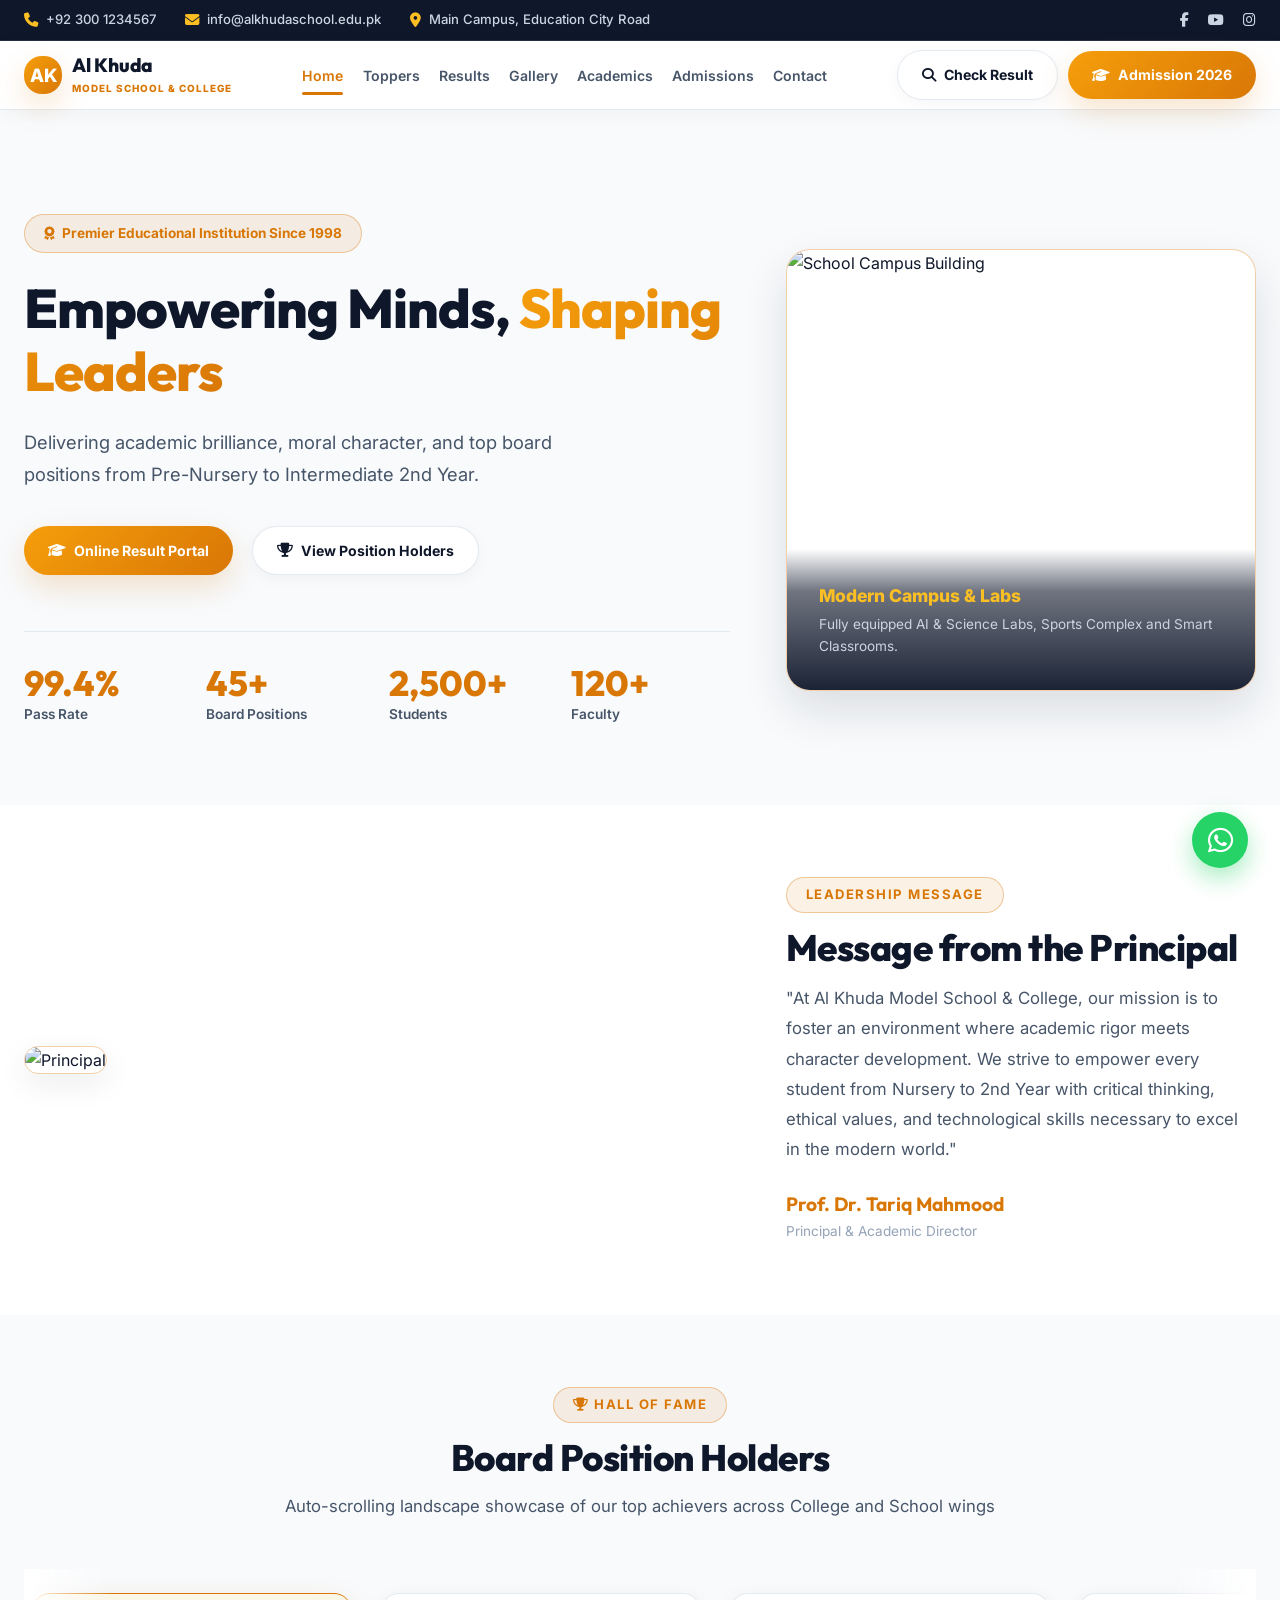
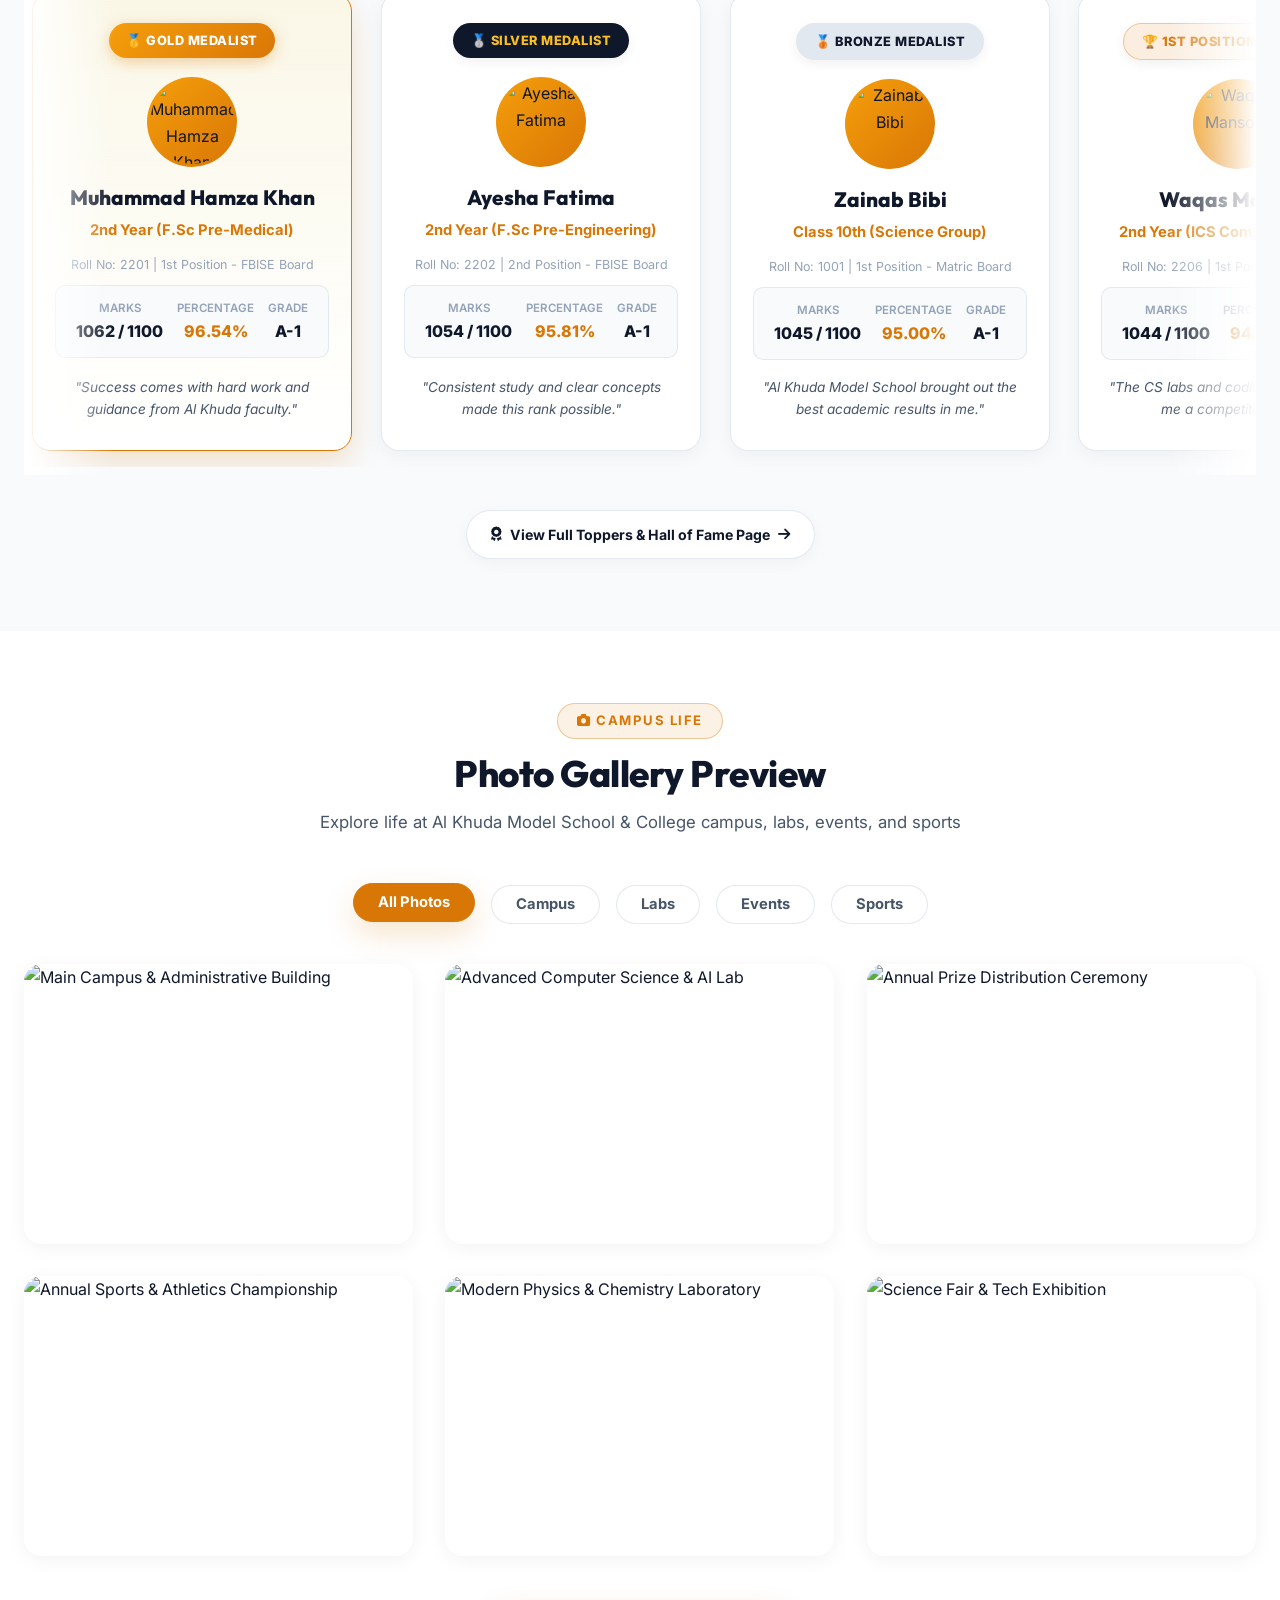
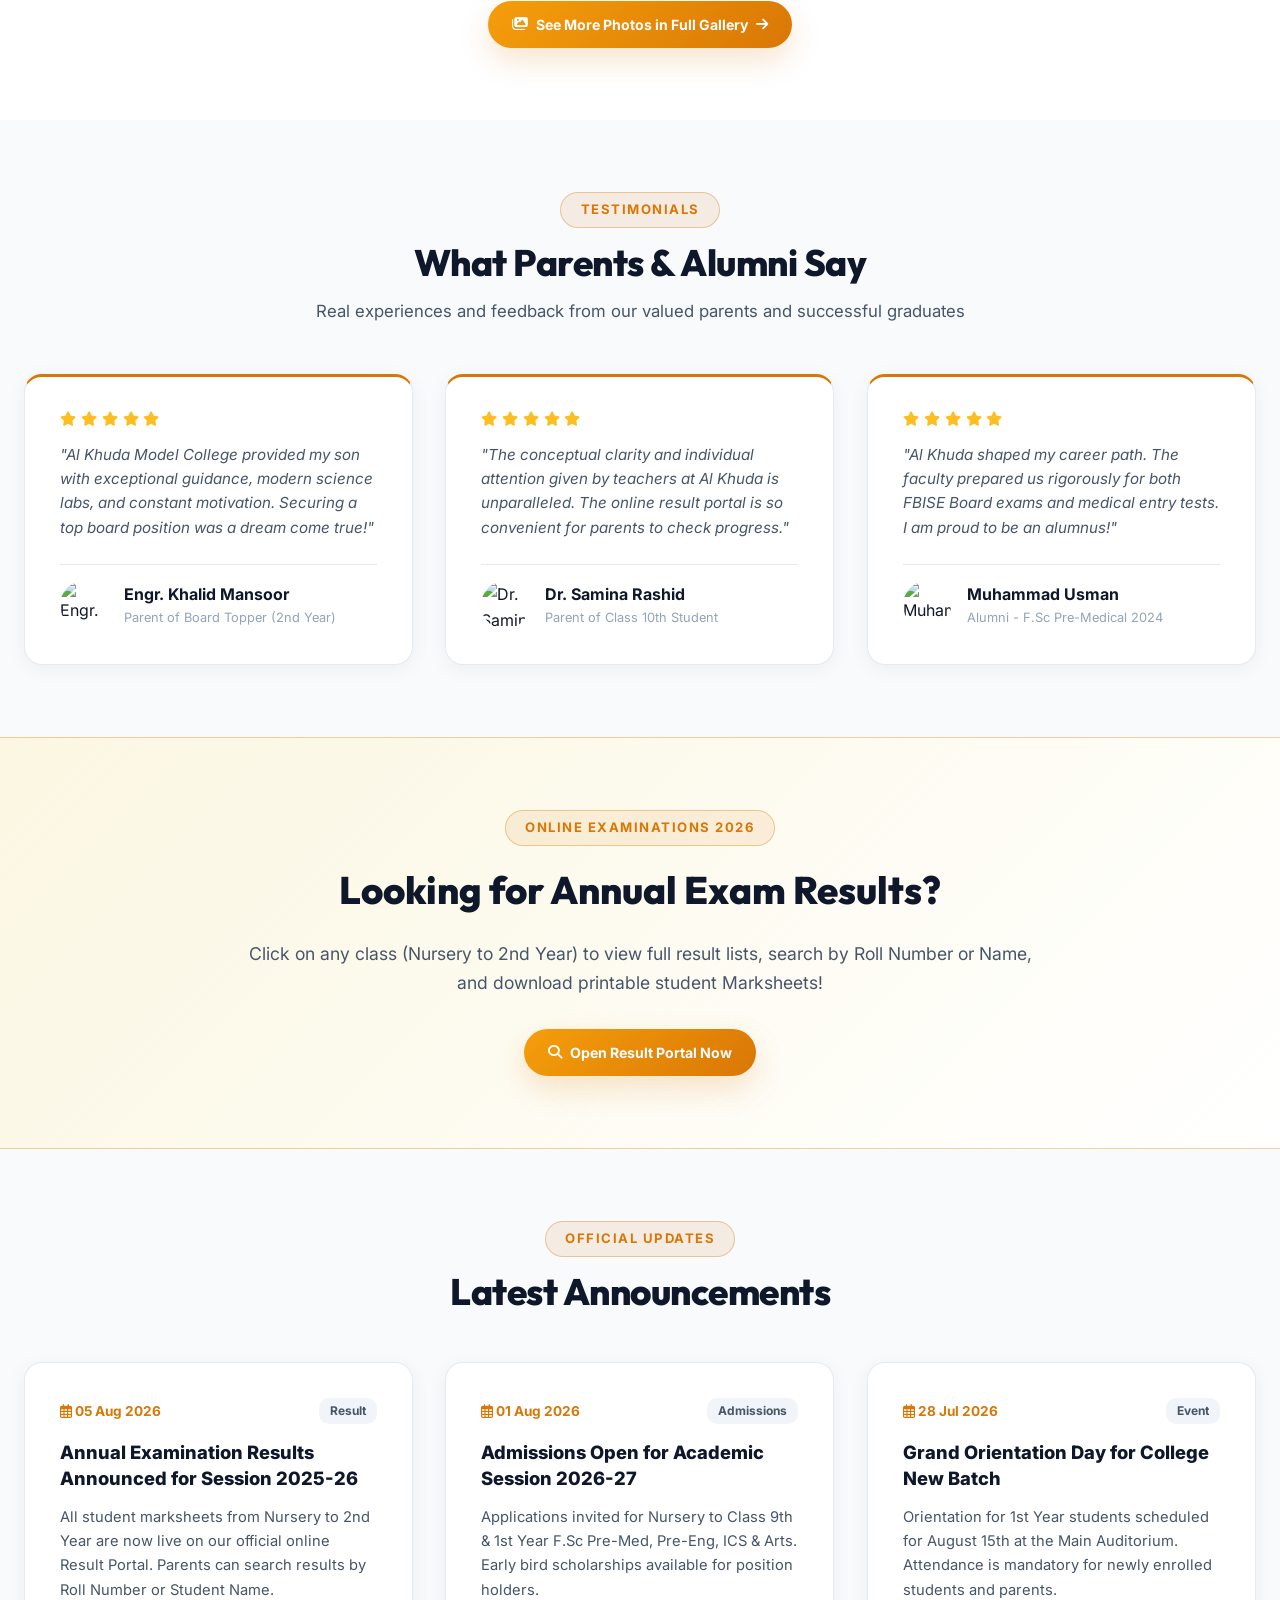
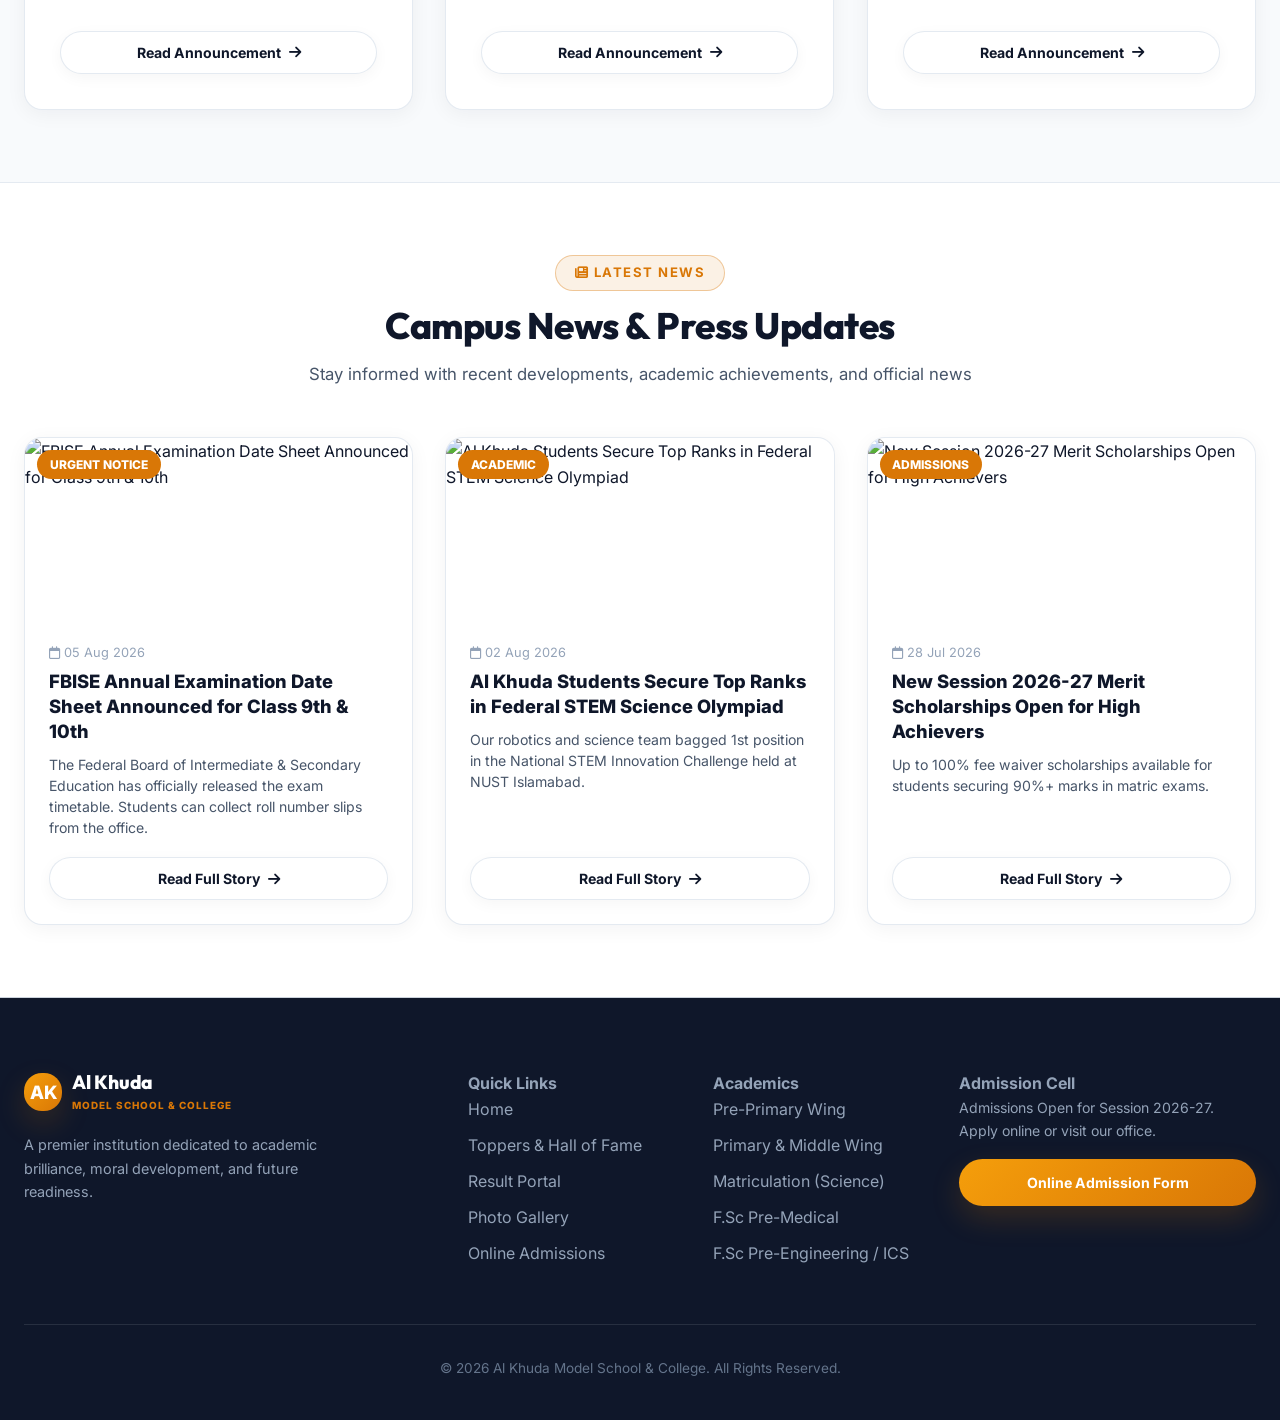
==== index.html @ bf07788f "Initial commit" ====
<!DOCTYPE html>
<html lang="en" data-theme="light">
<head>
  <meta charset="UTF-8">
  <meta name="viewport" content="width=device-width, initial-scale=1.0">
  <title>Al Khuda Model School & College | Official Portal</title>
  <meta name="description" content="Official portal for Al Khuda Model School & College. Quality education from Nursery to 2nd Year. Check student exam results online.">
  
  <link rel="stylesheet" href="https://cdnjs.cloudflare.com/ajax/libs/font-awesome/6.4.0/css/all.min.css">
  <link rel="stylesheet" href="styles.css?v=50.0">
</head>
<body>

  <!-- Top Info Bar -->
  <div class="top-bar">
    <div class="container top-bar-content">
      <div class="top-bar-info">
        <div class="item"><i class="fa-solid fa-phone"></i> +92 300 1234567</div>
        <div class="item"><i class="fa-solid fa-envelope"></i> info@alkhudaschool.edu.pk</div>
        <div class="item"><i class="fa-solid fa-location-dot"></i> Main Campus, Education City Road</div>
      </div>
      <div class="top-bar-social">
        <a href="#" title="Facebook"><i class="fa-brands fa-facebook-f"></i></a>
        <a href="#" title="YouTube"><i class="fa-brands fa-youtube"></i></a>
        <a href="#" title="Instagram"><i class="fa-brands fa-instagram"></i></a>
      </div>
    </div>
  </div>

  <!-- Header / Navigation Bar -->
  <header class="header" id="header">
    <div class="container nav-container">
      <a href="index.html" class="brand-logo">
        <div class="logo-badge">AK</div>
        <div>
          <span class="brand-name">Al Khuda</span>
          <span class="brand-sub">Model School & College</span>
        </div>
      </a>

      <ul class="nav-links">
        <li><a href="index.html" class="nav-link active">Home</a></li>
        <li><a href="toppers.html" class="nav-link">Toppers</a></li>
        <li><a href="results.html" class="nav-link">Results</a></li>
        <li><a href="gallery.html" class="nav-link">Gallery</a></li>
        <li><a href="academics.html" class="nav-link">Academics</a></li>
        <li><a href="admissions.html" class="nav-link">Admissions</a></li>
        <li><a href="contact.html" class="nav-link">Contact</a></li>
        
      </ul>

      <div class="nav-actions">
        <a href="results.html" class="btn btn-secondary">
          <i class="fa-solid fa-magnifying-glass"></i> Check Result
        </a>
        <a href="admissions.html" class="btn btn-primary">
          <i class="fa-solid fa-graduation-cap"></i> Admission 2026
        </a>
      </div>
    </div>
  </header>

  <!-- Hero Section -->
  <section class="hero" style="padding-top: 6.5rem !important; padding-bottom: 5rem !important;">
    <div class="container hero-grid">
      <div class="hero-content">
        <div class="hero-badge">
          <i class="fa-solid fa-award"></i> Premier Educational Institution Since 1998
        </div>
        <h1 class="hero-title">Empowering Minds, <span>Shaping Leaders</span></h1>
        <p class="hero-description">
          Delivering academic brilliance, moral character, and top board positions from Pre-Nursery to Intermediate 2nd Year.
        </p>

        <div class="hero-ctas">
          <a href="results.html" class="btn btn-primary">
            <i class="fa-solid fa-graduation-cap"></i> Online Result Portal
          </a>
          <a href="toppers.html" class="btn btn-secondary">
            <i class="fa-solid fa-trophy"></i> View Position Holders
          </a>
        </div>

        <div class="hero-stats">
          <div class="stat-item">
            <h3>99.4%</h3>
            <p>Pass Rate</p>
          </div>
          <div class="stat-item">
            <h3>45+</h3>
            <p>Board Positions</p>
          </div>
          <div class="stat-item">
            <h3>2,500+</h3>
            <p>Students</p>
          </div>
          <div class="stat-item">
            <h3>120+</h3>
            <p>Faculty</p>
          </div>
        </div>
      </div>

      <!-- Single Clean School Building Image Card -->
      <div class="hero-visual">
        <div class="hero-main-card">
          <img src="https://images.unsplash.com/photo-1541829070764-84a7d30dd3f3?auto=format&fit=crop&q=80&w=800" 
               onerror="this.onerror=null; this.src='https://images.unsplash.com/photo-1562774053-701939374585?auto=format&fit=crop&q=80&w=800';" 
               alt="School Campus Building" class="hero-img">
          <div class="hero-card-overlay">
            <h4 style="color: #fbbf24; font-weight: 800; font-size: 1.1rem; margin-bottom: 0.2rem;">Modern Campus & Labs</h4>
            <p style="font-size: 0.85rem; color: #cbd5e1;">Fully equipped AI & Science Labs, Sports Complex and Smart Classrooms.</p>
          </div>
        </div>
      </div>
    </div>
  </section>

  <!-- Principal Leadership Message Section -->
  <section class="section" style="background: #ffffff;">
    <div class="container">
      <div class="hero-grid" style="align-items: center;">
        <div>
          <img src="https://images.unsplash.com/photo-1560250097-0b93528c311a?auto=format&fit=crop&q=80&w=600" alt="Principal" style="width: 100%; height: 380px; object-fit: cover; border-radius: var(--radius-lg); border: 1px solid var(--border-gold); box-shadow: var(--shadow-md);">
        </div>
        <div>
          <span class="section-tag">Leadership Message</span>
          <h2 class="section-title">Message from the Principal</h2>
          <p style="font-size: 1.05rem; color: var(--text-secondary); margin-bottom: 1.5rem; line-height: 1.8;">
            "At Al Khuda Model School & College, our mission is to foster an environment where academic rigor meets character development. We strive to empower every student from Nursery to 2nd Year with critical thinking, ethical values, and technological skills necessary to excel in the modern world."
          </p>
          <h4 style="font-family: var(--font-heading); font-size: 1.2rem; color: var(--accent-gold);">Prof. Dr. Tariq Mahmood</h4>
          <p style="font-size: 0.85rem; color: var(--text-muted);">Principal & Academic Director</p>
        </div>
      </div>
    </div>
  </section>

  <!-- Multiple Board Position Holders Auto-Scrolling Landscape Showcase -->
  <section class="section">
    <div class="container">
      <div class="section-header">
        <span class="section-tag"><i class="fa-solid fa-trophy"></i> Hall of Fame</span>
        <h2 class="section-title">Board Position Holders</h2>
        <p class="section-subtitle">Auto-scrolling landscape showcase of our top achievers across College and School wings</p>
      </div>

      <div class="carousel-wrapper">
        <div class="landscape-scroll-container" id="homeToppersSlider">
          <!-- Multi-card items populated by script.js -->
        </div>
      </div>



      <div style="text-align: center; margin-top: 2.2rem;">
        <a href="toppers.html" class="btn btn-secondary">
          <i class="fa-solid fa-award"></i> View Full Toppers & Hall of Fame Page <i class="fa-solid fa-arrow-right"></i>
        </a>
      </div>
    </div>
  </section>

  <!-- Campus Photo Gallery Section on Home Page -->
  <section class="section" style="background: #ffffff;">
    <div class="container">
      <div class="section-header">
        <span class="section-tag"><i class="fa-solid fa-camera"></i> Campus Life</span>
        <h2 class="section-title">Photo Gallery Preview</h2>
        <p class="section-subtitle">Explore life at Al Khuda Model School & College campus, labs, events, and sports</p>
      </div>

      <!-- Filter Pills -->
      <div class="gallery-filters" id="galleryFilters">
        <button class="filter-pill active" data-category="all">All Photos</button>
        <button class="filter-pill" data-category="campus">Campus</button>
        <button class="filter-pill" data-category="labs">Labs</button>
        <button class="filter-pill" data-category="events">Events</button>
        <button class="filter-pill" data-category="sports">Sports</button>
      </div>

      <!-- Gallery Grid -->
      <div class="gallery-grid" id="galleryContainer">
        <!-- Rendered by script.js -->
      </div>

      <!-- See More Gallery Button -->
      <div style="text-align: center; margin-top: 2.8rem;">
        <a href="gallery.html" class="btn btn-primary" style="padding: 0.9rem 2.5rem; font-size: 1.05rem;">
          <i class="fa-solid fa-images"></i> See More Photos in Full Gallery <i class="fa-solid fa-arrow-right"></i>
        </a>
      </div>
    </div>
  </section>

  <!-- Testimonials Section -->
  <section class="section">
    <div class="container">
      <div class="section-header">
        <span class="section-tag">Testimonials</span>
        <h2 class="section-title">What Parents & Alumni Say</h2>
        <p class="section-subtitle">Real experiences and feedback from our valued parents and successful graduates</p>
      </div>

      <div class="notices-grid" id="testimonialsContainer">
        <!-- Rendered by script.js -->
      </div>
    </div>
  </section>

  <!-- Result Quick Portal Banner -->
  <section class="section" style="background: linear-gradient(135deg, rgba(254,243,199,0.5) 0%, #ffffff 100%); border-top: 1px solid var(--border-gold); border-bottom: 1px solid var(--border-gold);">
    <div class="container" style="text-align: center; max-width: 850px;">
      <span class="section-tag">Online Examinations 2026</span>
      <h2 style="font-family: var(--font-heading); font-size: 2.4rem; font-weight: 800; margin-bottom: 1rem; color: var(--text-primary);">Looking for Annual Exam Results?</h2>
      <p style="color: var(--text-secondary); font-size: 1.1rem; margin-bottom: 2rem;">
        Click on any class (Nursery to 2nd Year) to view full result lists, search by Roll Number or Name, and download printable student Marksheets!
      </p>
      <a href="results.html" class="btn btn-primary" style="padding: 1rem 2.5rem; font-size: 1.1rem;">
        <i class="fa-solid fa-magnifying-glass"></i> Open Result Portal Now
      </a>
    </div>
  </section>

  <!-- Notices Preview -->
  <section class="section">
    <div class="container">
      <div class="section-header">
        <span class="section-tag">Official Updates</span>
        <h2 class="section-title">Latest Announcements</h2>
      </div>

      <div class="notices-grid" id="noticesContainer">
        <!-- Rendered by script.js -->
      </div>
    </div>
  </section>

  <!-- LATEST NEWS & CAMPUS UPDATES SECTION -->
  <section class="section" style="background: #ffffff; border-top: 1px solid var(--border-color);">
    <div class="container">
      <div class="section-header">
        <span class="section-tag"><i class="fa-solid fa-newspaper"></i> Latest News</span>
        <h2 class="section-title">Campus News & Press Updates</h2>
        <p class="section-subtitle">Stay informed with recent developments, academic achievements, and official news</p>
      </div>

      <div style="display: grid; grid-template-columns: repeat(auto-fill, minmax(320px, 1fr)); gap: 2rem;" id="homeNewsContainer">
        <!-- Rendered by script.js -->
      </div>
    </div>
  </section>

  <!-- Footer -->
  <footer class="footer">
    <div class="container">
      <div class="footer-grid">
        <div>
          <a href="index.html" class="brand-logo" style="margin-bottom: 1.2rem;">
            <div class="logo-badge">AK</div>
            <div>
              <span class="brand-name" style="color: #fff;">Al Khuda</span>
              <span class="brand-sub">Model School & College</span>
            </div>
          </a>
          <p style="font-size: 0.9rem; margin-bottom: 1.5rem; max-width: 340px;">
            A premier institution dedicated to academic brilliance, moral development, and future readiness.
          </p>
        </div>

        <div>
          <h4>Quick Links</h4>
          <ul class="footer-links">
            <li><a href="index.html">Home</a></li>
            <li><a href="toppers.html">Toppers & Hall of Fame</a></li>
            <li><a href="results.html">Result Portal</a></li>
            <li><a href="gallery.html">Photo Gallery</a></li>
            <li><a href="admissions.html">Online Admissions</a></li>
          </ul>
        </div>

        <div>
          <h4>Academics</h4>
          <ul class="footer-links">
            <li><a href="academics.html">Pre-Primary Wing</a></li>
            <li><a href="academics.html">Primary & Middle Wing</a></li>
            <li><a href="academics.html">Matriculation (Science)</a></li>
            <li><a href="academics.html">F.Sc Pre-Medical</a></li>
            <li><a href="academics.html">F.Sc Pre-Engineering / ICS</a></li>
          </ul>
        </div>

        <div>
          <h4>Admission Cell</h4>
          <p style="font-size: 0.88rem; margin-bottom: 1rem;">Admissions Open for Session 2026-27. Apply online or visit our office.</p>
          <a href="admissions.html" class="btn btn-primary" style="width: 100%;">
            Online Admission Form
          </a>
        </div>
      </div>

      <div class="footer-bottom">
        <p>&copy; 2026 Al Khuda Model School & College. All Rights Reserved.</p>
      </div>
    </div>
  </footer>

  <!-- Floating WhatsApp Button -->
  <a href="https://wa.me/923001234567" target="_blank" class="floating-whatsapp" title="Contact on WhatsApp">
    <i class="fa-brands fa-whatsapp"></i>
  </a>

  <!-- Report Card Modal (Shared) -->
  <div class="modal-backdrop" id="reportCardModal">
    <div class="modal-content" style="max-width: 750px;">
      <button class="modal-close-btn" id="closeReportCardBtn"><i class="fa-solid fa-xmark"></i></button>

      <div id="reportCardContainer">
        <!-- Rendered by script.js -->
      </div>

      <div class="report-actions">
        <button class="btn btn-secondary" onclick="window.print();">
          <i class="fa-solid fa-print"></i> Print Marksheet
        </button>
        <button class="btn btn-primary" id="closeReportCardFooterBtn">
          Close Window
        </button>
      </div>
    </div>
  </div>

  <!-- Photo Gallery Lightbox Modal (Shared) -->
  <div class="modal-backdrop" id="galleryLightbox">
    <div class="modal-content" style="max-width: 850px; background: #0f172a; color: #fff; padding: 1.5rem;">
      <button class="modal-close-btn" id="closeLightboxBtn" style="background: rgba(255,255,255,0.2); color: #fff;"><i class="fa-solid fa-xmark"></i></button>
      <img src="" id="lightboxImg" style="width: 100%; height: 420px; object-fit: cover; border-radius: 12px; margin-bottom: 1rem;">
      <h3 id="lightboxTitle" style="font-size: 1.4rem; color: #fbbf24; margin-bottom: 0.4rem;"></h3>
      <p id="lightboxDesc" style="color: #cbd5e1; font-size: 0.95rem;"></p>
    </div>
  </div>

  <script src="data.js?v=90.0"></script>
  <script src="script.js?v=90.0"></script>
</body>
</html>
---- styles.css ----
/* ==========================================================================
   Al Khuda Model School & College - Luxury Clean & Professional Design System
   ========================================================================== */

@import url('https://fonts.googleapis.com/css2?family=Cinzel:wght@600;700;800&family=Inter:wght@300;400;500;600;700;800&family=Outfit:wght@400;500;600;700;800&display=swap');

:root {
  /* Default Theme: Premium White & Gold Luxury Palette */
  --bg-main: #f8fafc;
  --bg-secondary: #ffffff;
  --bg-card: #ffffff;
  --bg-card-hover: #ffffff;
  
  --accent-gold: #d97706; /* Rich Amber Gold */
  --accent-gold-gradient: linear-gradient(135deg, #f59e0b 0%, #d97706 100%);
  --accent-gold-glow: rgba(217, 119, 6, 0.25);
  --accent-cyan: #0284c7;
  --accent-blue: #2563eb;
  --accent-emerald: #16a34a;
  --accent-rose: #e11d48;
  
  --text-primary: #0f172a; /* Deep Slate Navy */
  --text-secondary: #475569;
  --text-muted: #94a3b8;
  
  --border-color: rgba(226, 232, 240, 0.9);
  --border-gold: rgba(217, 119, 6, 0.35);

  --font-heading: 'Outfit', 'Cinzel', sans-serif;
  --font-body: 'Inter', sans-serif;

  --shadow-sm: 0 4px 20px rgba(15, 23, 42, 0.05);
  --shadow-md: 0 10px 30px rgba(15, 23, 42, 0.08);
  --shadow-lg: 0 20px 45px rgba(15, 23, 42, 0.12);
  --shadow-gold: 0 12px 30px rgba(217, 119, 6, 0.2);

  --radius-sm: 10px;
  --radius-md: 18px;
  --radius-lg: 24px;
  --radius-full: 9999px;
  
  --transition: all 0.35s cubic-bezier(0.16, 1, 0.3, 1);
}

/* Dark Theme Variables */
[data-theme="dark"] {
  --bg-main: #090d16;
  --bg-secondary: #0f172a;
  --bg-card: rgba(30, 41, 59, 0.85);
  --bg-card-hover: rgba(47, 63, 90, 0.95);
  --text-primary: #f8fafc;
  --text-secondary: #94a3b8;
  --text-muted: #64748b;
  --border-color: rgba(255, 255, 255, 0.1);
  --border-gold: rgba(255, 183, 3, 0.35);
  --accent-gold: #ffb703;
  --shadow-sm: 0 4px 12px rgba(0, 0, 0, 0.25);
  --shadow-lg: 0 20px 40px rgba(0, 0, 0, 0.5);
}

/* Smooth Scroll & Scroll-Driven Reveal Animations */
html {
  scroll-behavior: smooth !important;
}

.reveal-on-scroll {
  opacity: 0;
  transform: translateY(35px);
  transition: opacity 0.85s cubic-bezier(0.16, 1, 0.3, 1), transform 0.85s cubic-bezier(0.16, 1, 0.3, 1);
  will-change: opacity, transform;
}

.reveal-on-scroll.is-visible {
  opacity: 1;
  transform: translateY(0);
}

/* Keyframes Animations */
@keyframes fadeInUp {
  from {
    opacity: 0;
    transform: translateY(20px);
  }
  to {
    opacity: 1;
    transform: translateY(0);
  }
}

@keyframes floatSmooth {
  0%, 100% { transform: translateY(0); }
  50% { transform: translateY(-8px); }
}

@keyframes pulseGlow {
  0%, 100% { box-shadow: 0 0 15px rgba(217, 119, 6, 0.2); }
  50% { box-shadow: 0 0 30px rgba(217, 119, 6, 0.45); }
}

/* Reset & Global */
* {
  margin: 0;
  padding: 0;
  box-sizing: border-box;
}

html {
  scroll-behavior: smooth;
  font-size: 16px;
}

body {
  background-color: var(--bg-main);
  color: var(--text-primary);
  font-family: var(--font-body);
  line-height: 1.65;
  overflow-x: hidden;
  transition: background-color 0.4s ease, color 0.4s ease;
}

a {
  color: inherit;
  text-decoration: none;
}

button {
  cursor: pointer;
  border: none;
  background: none;
  font-family: inherit;
}

.container {
  max-width: 1320px;
  margin: 0 auto;
  padding: 0 1.5rem;
}

.section {
  padding: 4.5rem 0;
  position: relative;
}

/* Section Header */
.section-header {
  text-align: center;
  max-width: 750px;
  margin: 0 auto 3rem auto;
}

.section-tag {
  display: inline-block;
  padding: 0.4rem 1.2rem;
  background: rgba(217, 119, 6, 0.1);
  border: 1px solid var(--border-gold);
  color: var(--accent-gold);
  border-radius: var(--radius-full);
  font-size: 0.82rem;
  font-weight: 700;
  letter-spacing: 1.5px;
  text-transform: uppercase;
  margin-bottom: 0.8rem;
}

.section-title {
  font-family: var(--font-heading);
  font-size: 2.3rem;
  font-weight: 800;
  line-height: 1.2;
  margin-bottom: 0.8rem;
  color: var(--text-primary);
  letter-spacing: -0.5px;
}

.section-subtitle {
  color: var(--text-secondary);
  font-size: 1.05rem;
}

/* Page Banner for Sub-Pages */
.page-banner {
  display: none !important;
}

.page-banner::after {
  content: '';
  position: absolute;
  top: 0; right: 0; bottom: 0; left: 0;
  background: radial-gradient(circle at 80% 20%, rgba(217, 119, 6, 0.15) 0%, transparent 60%);
  pointer-events: none;
}

.page-banner-title {
  font-family: var(--font-heading);
  font-size: 2.8rem;
  font-weight: 800;
  margin-bottom: 0.8rem;
  color: #ffffff;
  letter-spacing: -0.5px;
}

.breadcrumb {
  display: inline-flex;
  align-items: center;
  gap: 0.6rem;
  font-size: 0.9rem;
  color: #94a3b8;
}

.breadcrumb a {
  color: #fbbf24;
  font-weight: 600;
  transition: var(--transition);
}

.breadcrumb a:hover {
  color: #ffffff;
}

/* Glassmorphism / Cards System */
.glass-card {
  background: var(--bg-card);
  border: 1px solid var(--border-color);
  border-radius: var(--radius-md);
  box-shadow: var(--shadow-sm);
  transition: var(--transition);
}

.glass-card:hover {
  background: var(--bg-card-hover);
  border-color: var(--border-gold);
  box-shadow: var(--shadow-md);
  transform: translateY(-6px);
}

/* Buttons */
.btn {
  display: inline-flex;
  align-items: center;
  justify-content: center;
  gap: 0.5rem;
  padding: 0.75rem 1.5rem !important;
  border-radius: var(--radius-full);
  font-weight: 700;
  font-size: 0.88rem !important;
  white-space: nowrap !important;
  transition: var(--transition);
  flex-shrink: 0;
}

.btn-primary {
  background: var(--accent-gold-gradient);
  color: #ffffff !important;
  box-shadow: var(--shadow-gold);
}

.btn-primary:hover {
  transform: translateY(-2px);
  box-shadow: 0 12px 25px rgba(217, 119, 6, 0.35);
  color: #fff !important;
}

.btn-secondary {
  background: #ffffff;
  border: 1px solid var(--border-color);
  color: var(--text-primary);
  box-shadow: 0 4px 15px rgba(0,0,0,0.04);
}

.btn-secondary:hover {
  background: #f1f5f9;
  border-color: var(--accent-gold);
  color: var(--accent-gold);
  transform: translateY(-2px);
}

/* Header & Top Bar */
.top-bar {
  background: #0f172a;
  color: #cbd5e1;
  font-size: 0.82rem;
  padding: 0.5rem 0;
  border-bottom: 1px solid rgba(255, 255, 255, 0.1);
}

.top-bar-content {
  display: flex;
  justify-content: space-between;
  align-items: center;
}

.top-bar-info {
  display: flex;
  align-items: center;
  gap: 1.8rem;
  font-weight: 500;
}

.top-bar-info .item {
  display: flex;
  align-items: center;
  gap: 0.5rem;
  white-space: nowrap !important;
}

.top-bar-info i {
  color: #fbbf24;
  font-size: 0.9rem;
}

.top-bar-social {
  display: flex;
  align-items: center;
  gap: 1.2rem;
}

.top-bar-social a {
  color: #cbd5e1;
  font-size: 0.9rem;
  transition: var(--transition);
}

.top-bar-social a:hover {
  color: #fbbf24;
}

/* Main Navigation Header */
.header {
  position: sticky;
  top: 0;
  width: 100%;
  z-index: 1000;
  background: rgba(255, 255, 255, 0.98);
  backdrop-filter: blur(20px);
  -webkit-backdrop-filter: blur(20px);
  padding: 0.6rem 0;
  border-bottom: 1px solid var(--border-color);
  box-shadow: 0 4px 20px rgba(15, 23, 42, 0.04);
  transition: var(--transition);
}

[data-theme="dark"] .header {
  background: rgba(9, 13, 22, 0.95);
}

.nav-container {
  display: flex;
  align-items: center;
  justify-content: space-between;
  gap: 1rem;
}

.brand-logo {
  display: flex;
  align-items: center;
  gap: 0.65rem;
  flex-shrink: 0;
}

.logo-badge {
  width: 38px;
  height: 38px;
  background: var(--accent-gold-gradient);
  border-radius: var(--radius-md);
  display: flex;
  align-items: center;
  justify-content: center;
  color: #fff;
  font-weight: 800;
  font-size: 1.15rem;
  box-shadow: var(--shadow-gold);
  flex-shrink: 0;
}

.brand-name {
  font-family: var(--font-heading);
  font-size: 1.2rem;
  font-weight: 800;
  letter-spacing: -0.3px;
  line-height: 1.1;
  color: var(--text-primary);
  white-space: nowrap !important;
}

.brand-sub {
  font-size: 0.62rem;
  color: var(--accent-gold);
  letter-spacing: 1px;
  text-transform: uppercase;
  display: block;
  font-weight: 800;
  white-space: nowrap !important;
  margin-top: 1px;
}

.nav-links {
  display: flex;
  align-items: center;
  gap: 1.2rem;
  list-style: none;
  flex-wrap: nowrap !important;
}

.nav-link {
  font-weight: 600;
  font-size: 0.88rem;
  color: var(--text-secondary);
  position: relative;
  padding: 0.3rem 0;
  white-space: nowrap !important;
  transition: var(--transition);
}

.nav-link:hover, .nav-link.active {
  color: var(--accent-gold);
}

.nav-link.active::after {
  content: '';
  position: absolute;
  bottom: -6px;
  left: 0;
  width: 100%;
  height: 3px;
  background: var(--accent-gold);
  border-radius: 3px;
}

.nav-actions {
  display: flex;
  align-items: center;
  gap: 0.6rem;
  flex-shrink: 0;
}

.theme-toggle-btn {
  display: none !important;
}
}

/* ==========================================================================
   HERO SECTION
   ========================================================================== */
.hero {
  padding-top: 6.5rem !important;
  padding-bottom: 5rem !important;
  display: flex;
  align-items: center;
  position: relative;
  overflow: hidden;
  background: radial-gradient(circle at 90% 10%, rgba(217, 119, 6, 0.08) 0%, transparent 60%),
              radial-gradient(circle at 10% 90%, rgba(37, 99, 235, 0.05) 0%, transparent 60%);
}

.hero-grid {
  display: grid;
  grid-template-columns: 1.2fr 0.8fr;
  gap: 3.5rem;
  align-items: center;
}

.hero-badge {
  display: inline-flex;
  align-items: center;
  gap: 0.5rem;
  padding: 0.45rem 1.2rem;
  background: rgba(217, 119, 6, 0.1);
  border: 1px solid var(--border-gold);
  color: var(--accent-gold);
  border-radius: var(--radius-full);
  font-size: 0.85rem;
  font-weight: 700;
  margin-bottom: 1.5rem;
}

.hero-title {
  font-family: var(--font-heading);
  font-size: 3.4rem;
  font-weight: 800;
  line-height: 1.15;
  margin-bottom: 1.5rem;
  color: var(--text-primary);
  letter-spacing: -1px;
}

.hero-title span {
  background: var(--accent-gold-gradient);
  -webkit-background-clip: text;
  -webkit-text-fill-color: transparent;
}

.hero-description {
  font-size: 1.15rem;
  color: var(--text-secondary);
  margin-bottom: 2.2rem;
  max-width: 600px;
  line-height: 1.75;
}

.hero-ctas {
  display: flex;
  gap: 1.2rem;
  flex-wrap: wrap;
  margin-bottom: 3.5rem;
}

.hero-stats {
  display: grid;
  grid-template-columns: repeat(4, 1fr);
  gap: 1.5rem;
  padding-top: 2rem;
  border-top: 1px solid var(--border-color);
}

.stat-item h3 {
  font-size: 2.2rem;
  font-weight: 800;
  color: var(--accent-gold);
  font-family: var(--font-heading);
  line-height: 1.1;
}

.stat-item p {
  font-size: 0.85rem;
  color: var(--text-secondary);
  font-weight: 600;
}

.hero-visual {
  position: relative;
  width: 100%;
}

.hero-main-card {
  position: relative;
  border-radius: var(--radius-lg);
  overflow: hidden;
  box-shadow: var(--shadow-lg);
  border: 1px solid var(--border-gold);
  background: #ffffff;
  animation: floatSmooth 6s ease-in-out infinite;
}

.hero-img {
  width: 100%;
  height: 440px;
  object-fit: cover;
  display: block;
}

.hero-card-overlay {
  position: absolute;
  bottom: 0;
  left: 0;
  right: 0;
  padding: 2rem;
  background: linear-gradient(to top, rgba(15, 23, 42, 0.95) 0%, rgba(15, 23, 42, 0.6) 70%, transparent 100%);
  color: #ffffff;
}

/* ==========================================================================
   CONTINUOUS 1-FLOW AUTO-SCROLLING LANDSCAPE SHOWCASE (NO SCROLLBARS)
   ========================================================================== */
#homeToppersSlider {
  display: flex !important;
  gap: 1.8rem !important;
  overflow-x: auto !important;
  padding: 1rem 0.5rem !important;
  scrollbar-width: none !important;
  -ms-overflow-style: none !important;
}

#homeToppersSlider::-webkit-scrollbar {
  display: none !important;
  width: 0 !important;
  height: 0 !important;
}

.home-topper-card {
  min-width: 320px !important;
  max-width: 320px !important;
  flex-shrink: 0 !important;
}

.overall-grid {
  display: grid;
  grid-template-columns: repeat(3, 1fr);
  gap: 1.8rem;
  align-items: stretch;
  width: 100%;
}

/* Compact Topper Cards Styling */
.topper-card {
  position: relative;
  padding: 1.8rem 1.4rem;
  text-align: center;
  display: flex;
  flex-direction: column;
  align-items: center;
  border: 1px solid var(--border-color);
  background: #ffffff;
  border-radius: var(--radius-md);
  box-shadow: var(--shadow-sm);
  transition: var(--transition);
}

.topper-card:hover {
  box-shadow: var(--shadow-lg);
  transform: translateY(-6px);
  border-color: var(--border-gold);
}

.topper-card.rank-1 {
  border-color: var(--accent-gold);
  box-shadow: var(--shadow-gold);
  animation: pulseGlow 4s infinite;
  background: linear-gradient(180deg, rgba(254, 243, 199, 0.4) 0%, #ffffff 100%);
}

/* Clean Inner Position Pill Tag - Zero Clipping */
.card-position-tag {
  display: inline-flex;
  align-items: center;
  gap: 0.4rem;
  padding: 0.45rem 1.1rem;
  border-radius: var(--radius-full);
  font-size: 0.8rem;
  font-weight: 800;
  text-transform: uppercase;
  letter-spacing: 0.5px;
  margin-bottom: 0.6rem;
  white-space: nowrap !important;
  box-shadow: 0 4px 12px rgba(0,0,0,0.06);
}

.tag-rank-1 {
  background: var(--accent-gold-gradient);
  color: #ffffff;
  box-shadow: 0 4px 15px rgba(217, 119, 6, 0.35);
}

.tag-rank-2 {
  background: #0f172a;
  color: #fbbf24;
}

.tag-rank-3 {
  background: #e2e8f0;
  color: #0f172a;
  border: 1px solid var(--border-color);
}

.tag-rank-4, .tag-rank-5, .tag-rank-6, .tag-rank-7 {
  background: rgba(217, 119, 6, 0.12);
  color: var(--accent-gold);
  border: 1px solid var(--border-gold);
}

/* Avatar Image Container & Image */
.topper-img-wrapper {
  width: 90px !important;
  height: 90px !important;
  border-radius: 50% !important;
  margin: 0.6rem auto 0.8rem auto !important;
  padding: 3px !important;
  background: var(--accent-gold-gradient) !important;
  flex-shrink: 0 !important;
  overflow: hidden !important;
  position: relative !important;
}

.topper-img {
  width: 100% !important;
  height: 100% !important;
  border-radius: 50% !important;
  object-fit: cover !important;
  display: block !important;
  position: relative !important;
  top: 0 !important;
  left: 0 !important;
  transform: none !important;
}

.topper-name {
  font-size: 1.3rem;
  font-weight: 800;
  margin-bottom: 0.2rem;
  font-family: var(--font-heading);
  color: var(--text-primary);
}

.topper-class {
  color: var(--accent-gold);
  font-size: 0.92rem;
  font-weight: 700;
  margin-bottom: 0.8rem;
}

.topper-stats-box {
  display: flex;
  justify-content: space-around;
  width: 100%;
  padding: 0.8rem;
  background: #f8fafc;
  border: 1px solid var(--border-color);
  border-radius: var(--radius-sm);
  margin-bottom: 1rem;
}

.stat-pill label {
  display: block;
  font-size: 0.72rem;
  color: var(--text-muted);
  text-transform: uppercase;
  font-weight: 600;
}

.stat-pill span {
  font-size: 1rem;
  font-weight: 800;
  color: var(--text-primary);
}

.topper-quote {
  font-size: 0.85rem;
  color: var(--text-secondary);
  font-style: italic;
  margin-top: auto;
}

/* Class-wise Landscape Continuous 1-Flow Auto-Scrolling Slider */
.carousel-wrapper {
  position: relative;
  overflow: hidden;
  padding: 0.5rem 0;
}

/* Smooth white gradient edge mask to eliminate sharp side cuts on cards */
.carousel-wrapper::before,
.carousel-wrapper::after {
  content: '';
  position: absolute;
  top: 0;
  bottom: 0;
  width: 90px;
  z-index: 10;
  pointer-events: none;
}

.carousel-wrapper::before {
  left: 0;
  background: linear-gradient(to right, #ffffff 0%, rgba(255, 255, 255, 0) 100%);
}

.carousel-wrapper::after {
  right: 0;
  background: linear-gradient(to left, #ffffff 0%, rgba(255, 255, 255, 0) 100%);
}

.carousel-controls {
  display: none !important;
}

/* ==========================================================================
   CLASS-WISE LANDSCAPE SCROLLING & PILLS SYSTEM
   ========================================================================== */
.class-filter-pills-wrapper {
  overflow: hidden !important;
  width: 100% !important;
  position: relative !important;
  padding: 0.5rem 0 1.2rem 0 !important;
}

.class-filter-pills {
  display: flex !important;
  gap: 0.8rem !important;
  overflow-x: auto !important;
  scroll-behavior: smooth !important;
  position: relative !important;
  padding: 0.5rem 0.5rem 1rem 0.5rem !important;
  margin-bottom: 0 !important;
  scrollbar-width: none !important;
  -ms-overflow-style: none !important;
}

.class-filter-pills::-webkit-scrollbar {
  display: none !important;
  width: 0 !important;
  height: 0 !important;
}

.filter-pill {
  padding: 0.6rem 1.5rem;
  background: #ffffff;
  border: 1px solid var(--border-color);
  color: var(--text-secondary);
  border-radius: var(--radius-full);
  font-size: 0.92rem;
  font-weight: 700;
  white-space: nowrap !important;
  transition: var(--transition);
  flex-shrink: 0 !important;
  cursor: pointer !important;
}

.filter-pill:hover, .filter-pill.active {
  background: var(--accent-gold) !important;
  color: #ffffff !important;
  border-color: var(--accent-gold) !important;
  box-shadow: var(--shadow-gold) !important;
  transform: translateY(-2px);
}

/* ==========================================================================
   PURE HARDWARE-ACCELERATED GPU MARQUEE ANIMATION FOR LANDSCAPE SHOWCASE
   ========================================================================== */
@keyframes marqueeSlow {
  0% {
    transform: translate3d(0, 0, 0);
  }
  100% {
    transform: translate3d(-50%, 0, 0);
  }
}

.landscape-scroll-container {
  display: flex !important;
  justify-content: flex-start !important;
  gap: 2rem !important;
  overflow-x: visible !important;
  position: relative !important;
  padding: 1.2rem 0.5rem !important;
  width: max-content !important;
  animation: marqueeSlow 110s linear infinite !important;
  will-change: transform;
}

.landscape-scroll-container:hover,
.landscape-scroll-container.is-paused {
  animation-play-state: paused !important;
}

.class-filter-pills {
  display: flex !important;
  gap: 0.8rem !important;
  overflow-x: visible !important;
  position: relative !important;
  padding: 0.5rem 0.5rem 1rem 0.5rem !important;
  width: max-content !important;
  animation: marqueeSlow 90s linear infinite !important;
  will-change: transform;
}

.class-filter-pills:hover,
.class-filter-pills.is-paused {
  animation-play-state: paused !important;
}

/* ==========================================================================
   HIGH-END VISUAL ANIMATIONS FOR TOPPERS SHOWCASE
   ========================================================================== */
@keyframes rankBadgePulse {
  0%, 100% {
    transform: scale(1);
    box-shadow: 0 0 0 0 rgba(217, 119, 6, 0.4);
  }
  50% {
    transform: scale(1.12);
    box-shadow: 0 0 0 6px rgba(217, 119, 6, 0);
  }
}

@keyframes goldShimmerText {
  0% { background-position: 0% 50%; }
  50% { background-position: 100% 50%; }
  100% { background-position: 0% 50%; }
}

.class-group-card {
  min-width: 680px;
  background: #ffffff;
  border: 1px solid var(--border-color);
  border-radius: var(--radius-md);
  padding: 1.8rem;
  flex-shrink: 0;
  box-shadow: 0 4px 20px rgba(0, 0, 0, 0.04);
  transition: all 0.4s cubic-bezier(0.165, 0.84, 0.44, 1) !important;
}

.class-group-card:hover {
  border-color: var(--accent-gold) !important;
  box-shadow: 0 12px 35px rgba(217, 119, 6, 0.15) !important;
  transform: translateY(-6px) scale(1.01) !important;
}

.class-group-header {
  display: flex;
  align-items: center;
  justify-content: space-between;
  margin-bottom: 1.2rem;
  padding-bottom: 0.8rem;
  border-bottom: 1px solid var(--border-color);
}

.class-group-title {
  font-size: 1.25rem;
  font-weight: 800;
  color: var(--accent-gold);
  display: flex;
  align-items: center;
  gap: 0.6rem;
}

.class-group-title i {
  animation: rankBadgePulse 2s infinite ease-in-out;
}

.class-top-three-row {
  display: grid;
  grid-template-columns: repeat(3, 1fr);
  gap: 1.2rem;
}

.mini-topper-item {
  background: #f8fafc;
  border: 1px solid var(--border-color);
  border-radius: var(--radius-sm);
  padding: 1.1rem 0.8rem;
  text-align: center;
  position: relative;
  transition: all 0.35s cubic-bezier(0.34, 1.56, 0.64, 1) !important;
}

.mini-topper-item:hover {
  transform: translateY(-6px) scale(1.04) !important;
  background: #ffffff !important;
  border-color: var(--accent-gold) !important;
  box-shadow: 0 10px 25px rgba(217, 119, 6, 0.18) !important;
}

.mini-rank {
  position: absolute;
  top: 8px;
  left: 8px;
  width: 26px;
  height: 26px;
  border-radius: 50%;
  font-size: 0.78rem;
  font-weight: 800;
  display: flex;
  align-items: center;
  justify-content: center;
  transition: transform 0.3s ease;
}

.mini-topper-item:hover .mini-rank {
  animation: rankBadgePulse 1.2s infinite ease-in-out;
}

.mini-rank.r-1 { background: var(--accent-gold); color: #fff; box-shadow: 0 2px 8px rgba(217,119,6,0.5); }
.mini-rank.r-2 { background: #94a3b8; color: #fff; box-shadow: 0 2px 8px rgba(148,163,184,0.5); }
.mini-rank.r-3 { background: #b45309; color: #fff; box-shadow: 0 2px 8px rgba(180,83,9,0.5); }

.mini-img {
  width: 64px;
  height: 64px;
  border-radius: 50%;
  object-fit: cover;
  margin-bottom: 0.5rem;
  border: 3px solid var(--border-color);
  transition: all 0.4s cubic-bezier(0.34, 1.56, 0.64, 1) !important;
  box-shadow: 0 4px 12px rgba(0, 0, 0, 0.08);
}

.mini-topper-item:hover .mini-img {
  transform: scale(1.14) rotate(4deg) !important;
  border-color: var(--accent-gold) !important;
  box-shadow: 0 8px 20px rgba(217, 119, 6, 0.3) !important;
}

.mini-name {
  font-size: 0.92rem;
  font-weight: 700;
  color: var(--text-primary);
  white-space: nowrap !important;
  overflow: hidden;
  text-overflow: ellipsis;
}

.mini-roll {
  font-size: 0.75rem;
  color: var(--text-muted);
}

.mini-score {
  font-size: 0.95rem;
  font-weight: 800;
  color: var(--accent-gold);
  margin-top: 0.3rem;
}

.carousel-controls {
  display: flex;
  align-items: center;
  justify-content: center;
  gap: 1.5rem;
  margin-top: 2.2rem;
}

.ctrl-btn {
  width: 44px;
  height: 44px;
  border-radius: 50%;
  background: #ffffff;
  border: 1px solid var(--border-color);
  color: var(--text-primary);
  display: flex;
  align-items: center;
  justify-content: center;
  font-size: 1.1rem;
  box-shadow: 0 4px 15px rgba(0,0,0,0.04);
  transition: var(--transition);
}

.ctrl-btn:hover {
  background: var(--accent-gold);
  color: #fff;
  border-color: var(--accent-gold);
}

/* Class Selector Grid Cards */
.class-grid-cards {
  display: grid;
  grid-template-columns: repeat(auto-fill, minmax(260px, 1fr));
  gap: 1.5rem;
  margin-bottom: 3rem;
}

.class-card-item {
  background: #ffffff;
  border: 1px solid var(--border-color);
  border-radius: var(--radius-md);
  padding: 2rem 1.5rem;
  text-align: center;
  cursor: pointer;
  box-shadow: var(--shadow-sm);
  transition: var(--transition);
  position: relative;
}

.class-card-item:hover {
  border-color: var(--accent-gold);
  box-shadow: var(--shadow-md);
  transform: translateY(-6px);
  background: linear-gradient(180deg, rgba(254, 243, 199, 0.3) 0%, #ffffff 100%);
}

.class-card-icon {
  width: 64px;
  height: 64px;
  border-radius: 50%;
  background: rgba(217, 119, 6, 0.1);
  color: var(--accent-gold);
  display: flex;
  align-items: center;
  justify-content: center;
  font-size: 1.6rem;
  margin: 0 auto 1.2rem auto;
  transition: var(--transition);
}

.class-card-item:hover .class-card-icon {
  background: var(--accent-gold);
  color: #fff;
}

.class-card-title {
  font-size: 1.3rem;
  font-weight: 800;
  font-family: var(--font-heading);
  color: var(--text-primary);
  margin-bottom: 0.3rem;
}

.class-card-subtitle {
  font-size: 0.85rem;
  color: var(--text-secondary);
  margin-bottom: 1.2rem;
}

.class-card-btn {
  display: inline-flex;
  align-items: center;
  gap: 0.4rem;
  font-size: 0.85rem;
  font-weight: 700;
  color: var(--accent-gold);
}

/* Results Table */
.results-section {
  background: #f8fafc;
}

.class-result-active-box {
  background: #ffffff;
  border: 1px solid var(--border-gold);
  border-radius: var(--radius-md);
  padding: 1.8rem 2rem;
  margin-bottom: 2rem;
  display: flex;
  align-items: center;
  justify-content: space-between;
  flex-wrap: wrap;
  gap: 1rem;
  box-shadow: var(--shadow-sm);
}

.class-result-active-title {
  font-family: var(--font-heading);
  font-size: 1.6rem;
  font-weight: 800;
  color: var(--accent-gold);
  display: flex;
  align-items: center;
  gap: 0.8rem;
}

.search-filter-box {
  background: #ffffff;
  border: 1px solid var(--border-color);
  border-radius: var(--radius-md);
  padding: 1.2rem 1.5rem;
  margin-bottom: 2rem;
  box-shadow: var(--shadow-sm);
}

.search-input-wrapper {
  position: relative;
}

.search-input-wrapper i {
  position: absolute;
  left: 1.2rem;
  top: 50%;
  transform: translateY(-50%);
  color: var(--text-muted);
}

.search-input {
  width: 100%;
  padding: 0.9rem 1.2rem 0.9rem 3rem;
  background: #f8fafc;
  border: 1px solid var(--border-color);
  border-radius: var(--radius-full);
  color: var(--text-primary);
  font-size: 1rem;
  outline: none;
  transition: var(--transition);
}

.search-input:focus {
  border-color: var(--accent-gold);
  background: #ffffff;
  box-shadow: 0 0 0 3px var(--accent-gold-glow);
}

.table-responsive {
  overflow-x: auto;
  scrollbar-width: none !important;
  -ms-overflow-style: none !important;
  border-radius: var(--radius-md);
  border: 1px solid var(--border-color);
  background: #ffffff;
  box-shadow: var(--shadow-sm);
}

.table-responsive::-webkit-scrollbar {
  display: none !important;
  width: 0 !important;
  height: 0 !important;
}

.results-table {
  width: 100%;
  border-collapse: collapse;
  text-align: left;
  table-layout: auto;
}

.results-table th {
  background: #f1f5f9;
  padding: 1rem 0.85rem !important;
  font-weight: 700;
  font-size: 0.82rem !important;
  color: #1e293b;
  text-transform: uppercase;
  letter-spacing: 0.5px;
  border-bottom: 1px solid var(--border-color);
  white-space: nowrap !important;
}

.results-table td {
  padding: 0.85rem 0.85rem !important;
  border-bottom: 1px solid var(--border-color);
  color: var(--text-secondary);
  font-size: 0.88rem !important;
  white-space: nowrap !important;
}

.results-table tbody tr {
  transition: var(--transition);
  cursor: pointer;
}

.results-table tbody tr:hover {
  background: rgba(254, 243, 199, 0.4);
}

.student-name-cell {
  font-weight: 700;
  color: var(--text-primary);
}

.badge-status {
  display: inline-block;
  padding: 0.25rem 0.75rem;
  border-radius: var(--radius-full);
  font-size: 0.78rem !important;
  font-weight: 700;
  white-space: nowrap !important;
}

.status-pass { background: rgba(22, 163, 74, 0.12); color: #16a34a; border: 1px solid rgba(22, 163, 74, 0.3); }

.view-card-btn {
  padding: 0.38rem 0.8rem !important;
  background: rgba(37, 99, 235, 0.1);
  color: var(--accent-blue);
  border: 1px solid rgba(37, 99, 235, 0.3);
  border-radius: var(--radius-full);
  font-size: 0.8rem !important;
  font-weight: 600;
  white-space: nowrap !important;
  transition: var(--transition);
}

.results-table tbody tr:hover .view-card-btn {
  background: var(--accent-blue);
  color: #fff;
}

/* Gallery Section */
.gallery-filters {
  display: flex;
  justify-content: center;
  gap: 1rem;
  margin-bottom: 2.5rem;
  flex-wrap: wrap;
}

.gallery-grid {
  display: grid;
  grid-template-columns: repeat(auto-fill, minmax(340px, 1fr));
  gap: 2rem;
}

.gallery-card {
  position: relative;
  border-radius: var(--radius-md);
  overflow: hidden;
  height: 280px;
  cursor: pointer;
  box-shadow: var(--shadow-sm);
  transition: var(--transition);
}

.gallery-img {
  width: 100%;
  height: 100%;
  object-fit: cover;
  transition: transform 0.5s cubic-bezier(0.16, 1, 0.3, 1);
}

.gallery-card:hover .gallery-img {
  transform: scale(1.08);
}

.gallery-overlay {
  position: absolute;
  inset: 0;
  background: linear-gradient(to top, rgba(15, 23, 42, 0.9) 0%, transparent 60%);
  display: flex;
  flex-direction: column;
  justify-content: flex-end;
  padding: 1.5rem;
  opacity: 0;
  transition: var(--transition);
}

.gallery-card:hover .gallery-overlay {
  opacity: 1;
}

.gallery-title {
  font-size: 1.2rem;
  font-weight: 700;
  color: #fff;
  margin-bottom: 0.3rem;
}

.gallery-desc {
  font-size: 0.85rem;
  color: #cbd5e1;
}

/* Notice Board */
.notices-grid {
  display: grid;
  grid-template-columns: repeat(3, 1fr);
  gap: 2rem;
}

.notice-card {
  padding: 2.2rem;
  display: flex;
  flex-direction: column;
  background: #ffffff;
  border: 1px solid var(--border-color);
}

.notice-meta {
  display: flex;
  align-items: center;
  justify-content: space-between;
  margin-bottom: 1rem;
}

.notice-date {
  font-size: 0.85rem;
  color: var(--accent-gold);
  font-weight: 700;
}

.notice-category {
  padding: 0.2rem 0.7rem;
  background: #f1f5f9;
  border-radius: var(--radius-sm);
  font-size: 0.75rem;
  font-weight: 700;
  color: #475569;
}

.notice-title {
  font-size: 1.15rem;
  font-weight: 800;
  color: var(--text-primary);
  margin-bottom: 0.8rem;
  line-height: 1.4;
}

.notice-desc {
  font-size: 0.92rem;
  color: var(--text-secondary);
  margin-bottom: 1.8rem;
}

/* Modals System */
.modal-backdrop {
  position: fixed;
  inset: 0;
  background: rgba(15, 23, 42, 0.75);
  backdrop-filter: blur(8px);
  z-index: 2000;
  display: flex;
  align-items: center;
  justify-content: center;
  padding: 1.5rem;
  opacity: 0;
  pointer-events: none;
  transition: opacity 0.3s ease;
}

.modal-backdrop.active {
  opacity: 1;
  pointer-events: auto;
}

.modal-content {
  background: #ffffff;
  border: 1px solid var(--border-gold);
  border-radius: var(--radius-lg);
  max-width: 800px;
  width: 100%;
  max-height: 90vh;
  overflow-y: auto;
  box-shadow: var(--shadow-lg);
  position: relative;
  transform: translateY(20px);
  transition: transform 0.3s ease;
}

.modal-backdrop.active .modal-content {
  transform: translateY(0);
}

.modal-close-btn {
  position: absolute;
  top: 1.2rem;
  right: 1.2rem;
  width: 38px;
  height: 38px;
  border-radius: 50%;
  background: #f1f5f9;
  color: var(--text-primary);
  display: flex;
  align-items: center;
  justify-content: center;
  font-size: 1.2rem;
  z-index: 10;
  transition: var(--transition);
}

.modal-close-btn:hover {
  background: var(--accent-rose);
  color: #fff;
}

/* Footer */
.footer {
  background: #0f172a;
  color: #94a3b8;
  padding: 4.5rem 0 2.5rem 0;
  border-top: 1px solid var(--border-color);
}

.footer-grid {
  display: grid;
  grid-template-columns: 2fr 1fr 1fr 1.5fr;
  gap: 3rem;
  margin-bottom: 3rem;
}

.footer-col h4 {
  font-family: var(--font-heading);
  color: #ffffff;
  font-size: 1.15rem;
  margin-bottom: 1.2rem;
}

.footer-links {
  list-style: none;
}

.footer-links li {
  margin-bottom: 0.6rem;
}

.footer-links a {
  transition: var(--transition);
}

.footer-links a:hover {
  color: #fbbf24;
}

.footer-bottom {
  text-align: center;
  padding-top: 2rem;
  border-top: 1px solid rgba(255, 255, 255, 0.1);
  font-size: 0.85rem;
  color: #64748b;
}

/* Floating WhatsApp */
.floating-whatsapp {
  position: fixed;
  bottom: 2rem;
  right: 2rem;
  width: 56px;
  height: 56px;
  background: #25d366;
  color: #fff;
  border-radius: 50%;
  display: flex;
  align-items: center;
  justify-content: center;
  font-size: 1.8rem;
  box-shadow: 0 10px 25px rgba(37, 211, 102, 0.4);
  z-index: 999;
  transition: var(--transition);
}

.floating-whatsapp:hover {
  transform: scale(1.1);
}

/* Responsive Utilities */
@media (max-width: 1200px) {
  .nav-links { gap: 1rem; }
  .btn { padding: 0.6rem 1rem !important; font-size: 0.82rem !important; }
}

@media (max-width: 1024px) {
  .hero-grid { grid-template-columns: 1fr; text-align: center; }
  .hero-description { margin: 0 auto 2.2rem auto; }
  .hero-ctas { justify-content: center; }
  .hero-stats { grid-template-columns: repeat(2, 1fr); }
  .overall-grid { grid-template-columns: 1fr; }
  .topper-card.rank-1 { transform: none; }
  .notices-grid { grid-template-columns: 1fr; }
  .footer-grid { grid-template-columns: 1fr 1fr; }
  .top-bar-info { display: none; }
}

@media (max-width: 900px) {
  .nav-links { display: none; }
  .hero-title { font-size: 2.5rem; }
  .section-title { font-size: 2rem; }
  .class-group-card { min-width: 100%; }
  .class-top-three-row { grid-template-columns: 1fr; }
  .footer-grid { grid-template-columns: 1fr; }
  .class-grid-cards { grid-template-columns: repeat(2, 1fr); }
}

@media (max-width: 480px) {
  .class-grid-cards { grid-template-columns: 1fr; }
  .hero-stats { grid-template-columns: 1fr; }
}

/* ==========================================================================
   PRINT OPTIMIZATION FOR OFFICIAL MARKSHEET REPORT CARD
   ========================================================================== */
@media print {
  * {
    -webkit-print-color-adjust: exact !important;
    print-color-adjust: exact !important;
  }

  body > *:not(#reportCardModal) {
    display: none !important;
  }

  body * {
    visibility: hidden !important;
  }

  #reportCardModal,
  #reportCardModal *,
  #reportCardContainer,
  #reportCardContainer * {
    visibility: visible !important;
  }

  #reportCardModal {
    position: absolute !important;
    left: 0 !important;
    top: 0 !important;
    width: 100% !important;
    height: auto !important;
    background: #ffffff !important;
    backdrop-filter: none !important;
    padding: 0 !important;
    margin: 0 !important;
  }

  .modal-content {
    border: none !important;
    box-shadow: none !important;
    max-width: 100% !important;
    width: 100% !important;
    max-height: none !important;
    overflow: visible !important;
    padding: 0 !important;
    transform: none !important;
    background: #ffffff !important;
  }

  .report-card-container {
    padding: 1.5cm !important;
    border: 2px solid #0f172a !important;
    border-radius: 0 !important;
    box-shadow: none !important;
    width: 100% !important;
    background: #ffffff !important;
  }

  .modal-close-btn,
  .report-actions {
    display: none !important;
  }

  @page {
    size: A4 portrait;
    margin: 1cm;
  }
}

/* ==========================================================================
   OFFICIAL MARKSHEET REPORT CARD STYLING
   ========================================================================== */
.report-card-container {
  background: #ffffff;
  padding: 2.2rem 1.8rem;
  border-radius: 16px;
  font-family: var(--font-body);
  color: var(--text-primary);
}

.report-header {
  text-align: center;
  margin-bottom: 1.8rem;
  padding-bottom: 1.2rem;
  border-bottom: 2px solid var(--accent-gold);
}

.report-school-title {
  font-family: var(--font-heading);
  font-size: 1.75rem;
  font-weight: 800;
  color: #0f172a;
  margin: 0;
  letter-spacing: -0.3px;
}

.report-subtitle {
  font-size: 0.88rem;
  color: var(--accent-gold);
  font-weight: 700;
  text-transform: uppercase;
  letter-spacing: 1px;
  margin-top: 0.3rem;
}

.report-meta-grid {
  display: grid;
  grid-template-columns: repeat(2, 1fr);
  gap: 0.8rem 2rem;
  background: #f8fafc;
  padding: 1.2rem 1.5rem;
  border-radius: 12px;
  border: 1px solid var(--border-color);
  margin-bottom: 1.6rem;
}

.meta-row {
  display: flex;
  justify-content: space-between;
  align-items: center;
  font-size: 0.92rem;
  padding: 0.4rem 0;
  border-bottom: 1px dashed rgba(226, 232, 240, 0.9);
}

.meta-label {
  font-weight: 600;
  color: var(--text-secondary);
}

.meta-val {
  font-weight: 700;
  color: var(--text-primary);
}

.report-table {
  width: 100%;
  border-collapse: collapse;
  margin-bottom: 1.6rem;
  border-radius: 10px;
  overflow: hidden;
  border: 1px solid var(--border-color);
}

.report-table th {
  background: #0f172a;
  color: #fbbf24;
  padding: 0.9rem 1rem;
  font-size: 0.85rem;
  font-weight: 700;
  text-transform: uppercase;
  letter-spacing: 0.5px;
  text-align: left;
}

.report-table th:nth-child(3),
.report-table th:nth-child(4),
.report-table th:nth-child(5) {
  text-align: center;
}

.report-table td {
  padding: 0.8rem 1rem;
  border-bottom: 1px solid var(--border-color);
  font-size: 0.92rem;
  color: var(--text-primary);
}

.report-table td:nth-child(3),
.report-table td:nth-child(4),
.report-table td:nth-child(5) {
  text-align: center;
}

.report-table tbody tr:nth-child(even) {
  background: #f8fafc;
}

.report-summary-box {
  display: grid;
  grid-template-columns: repeat(3, 1fr);
  gap: 1.2rem;
  margin-bottom: 1.8rem;
}

.summary-item {
  background: linear-gradient(135deg, rgba(254, 243, 199, 0.4) 0%, #ffffff 100%);
  border: 1px solid var(--border-gold);
  border-radius: 12px;
  padding: 1.1rem;
  text-align: center;
  box-shadow: 0 4px 15px rgba(0,0,0,0.03);
}

.summary-item label {
  display: block;
  font-size: 0.75rem;
  text-transform: uppercase;
  font-weight: 700;
  color: var(--text-muted);
  margin-bottom: 0.4rem;
}

.summary-item span {
  font-size: 1.25rem;
  font-weight: 800;
  color: var(--accent-gold);
}

.report-footer-signatures {
  display: grid;
  grid-template-columns: repeat(3, 1fr);
  gap: 2rem;
  margin-top: 2.5rem;
  padding-top: 1rem;
}

.sig-box {
  text-align: center;
  padding-top: 1rem;
  border-top: 1.5px dashed #94a3b8;
  font-size: 0.85rem;
  font-weight: 700;
  color: var(--text-secondary);
}

.report-actions {
  display: flex;
  align-items: center;
  justify-content: center;
  gap: 1.2rem;
  margin-top: 1.5rem;
  padding-top: 1.2rem;
  border-top: 1px solid var(--border-color);
}
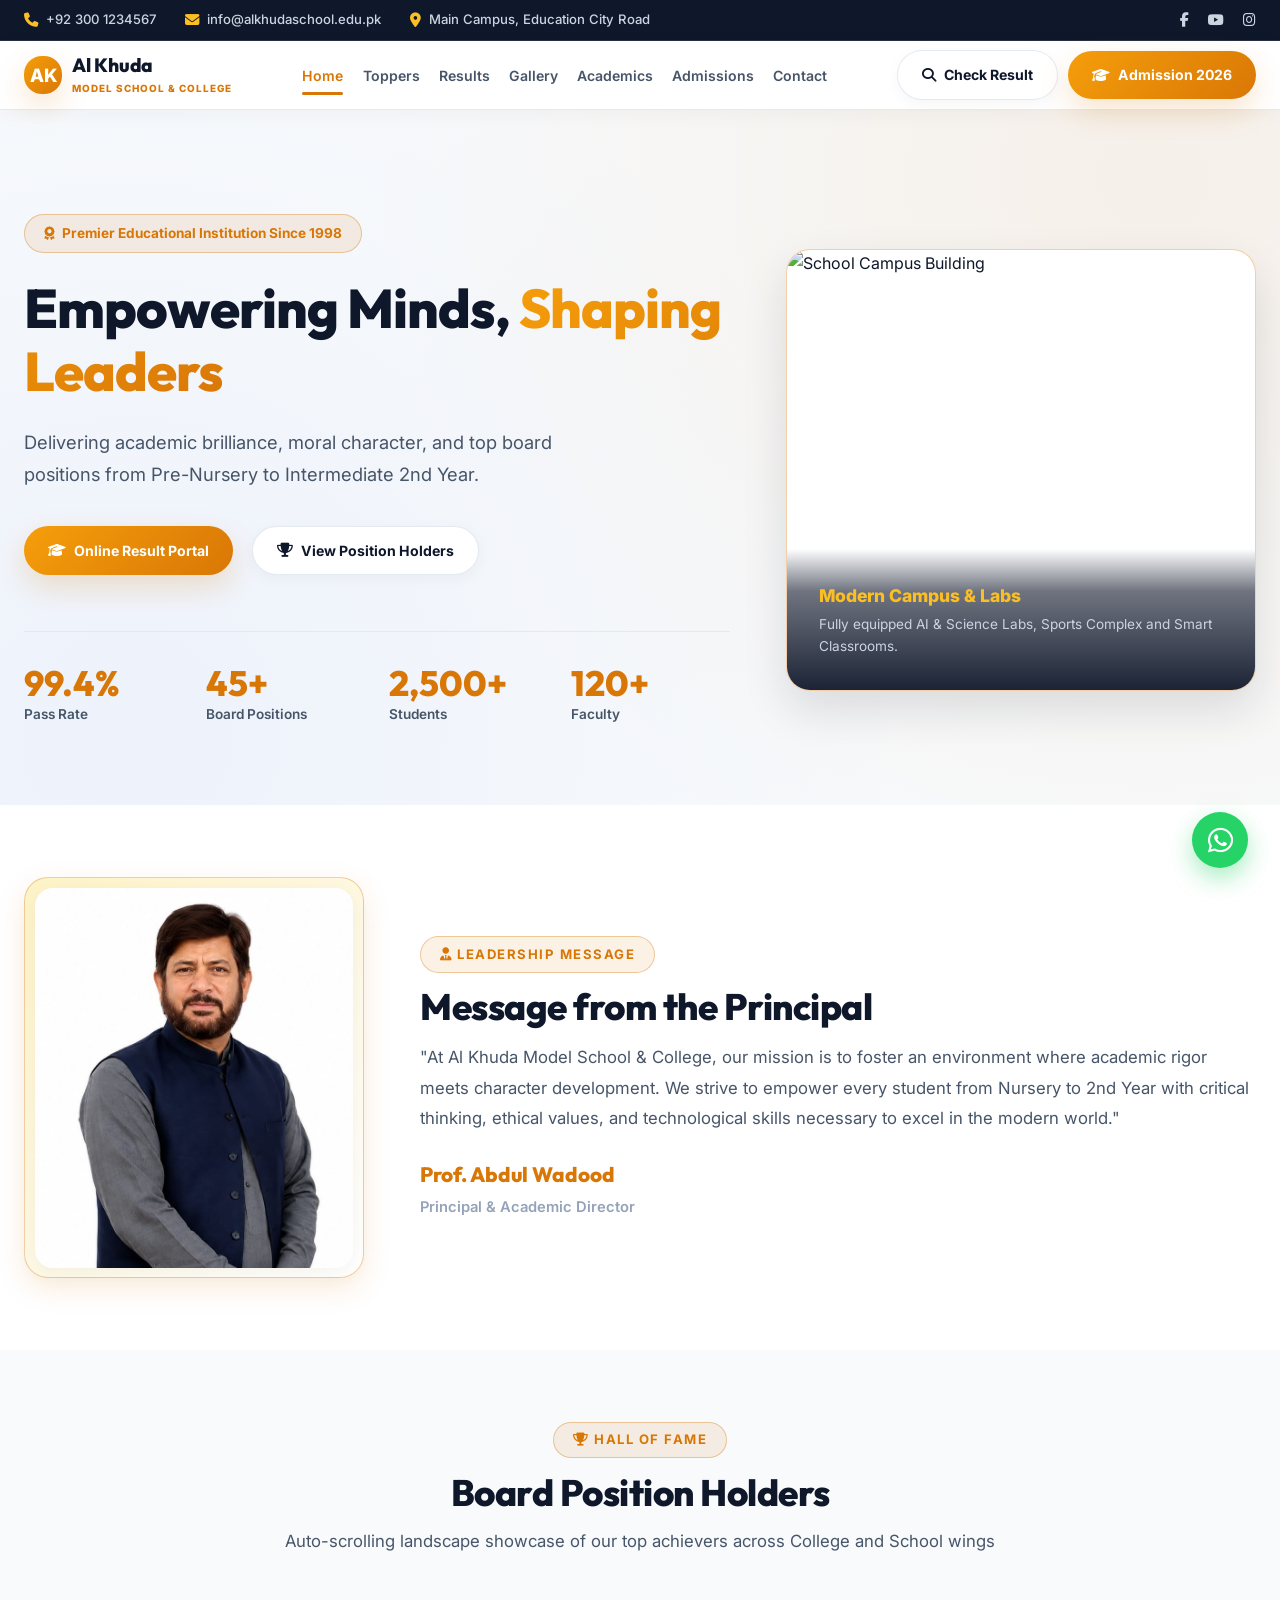
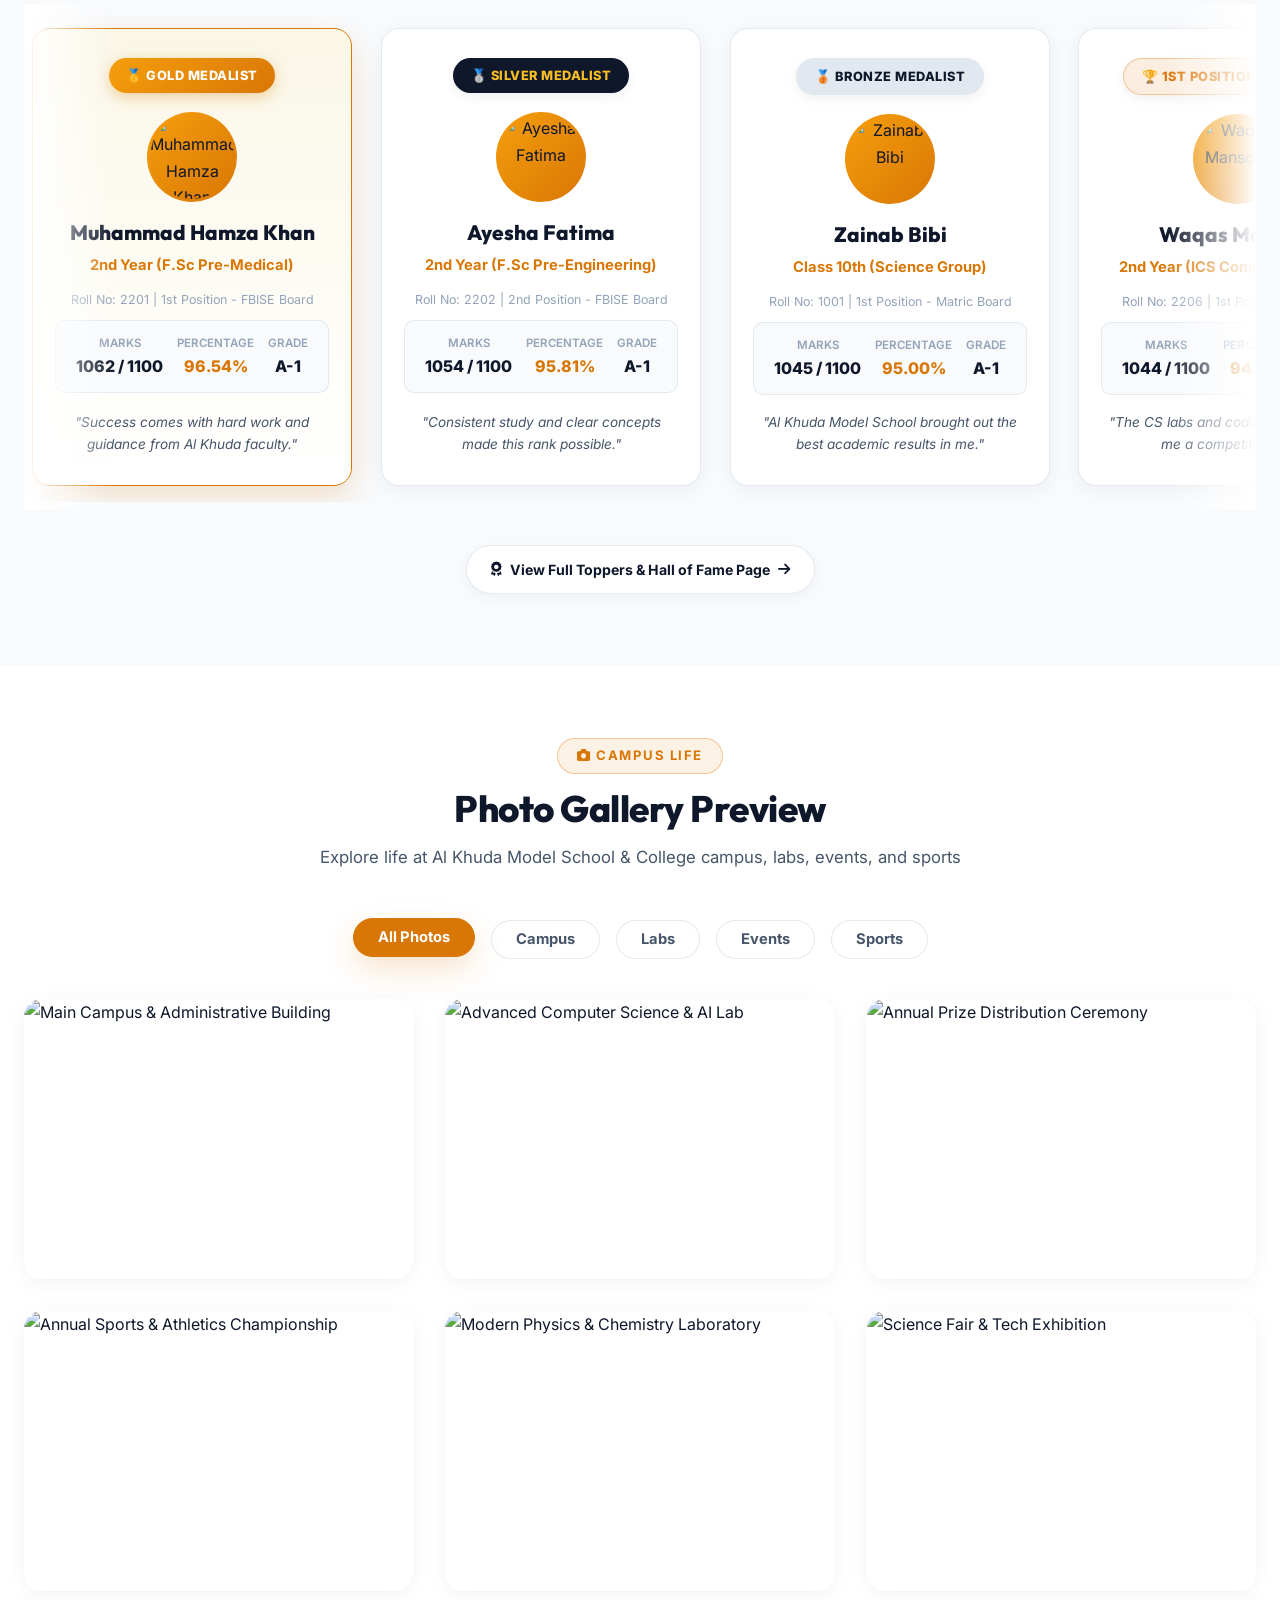
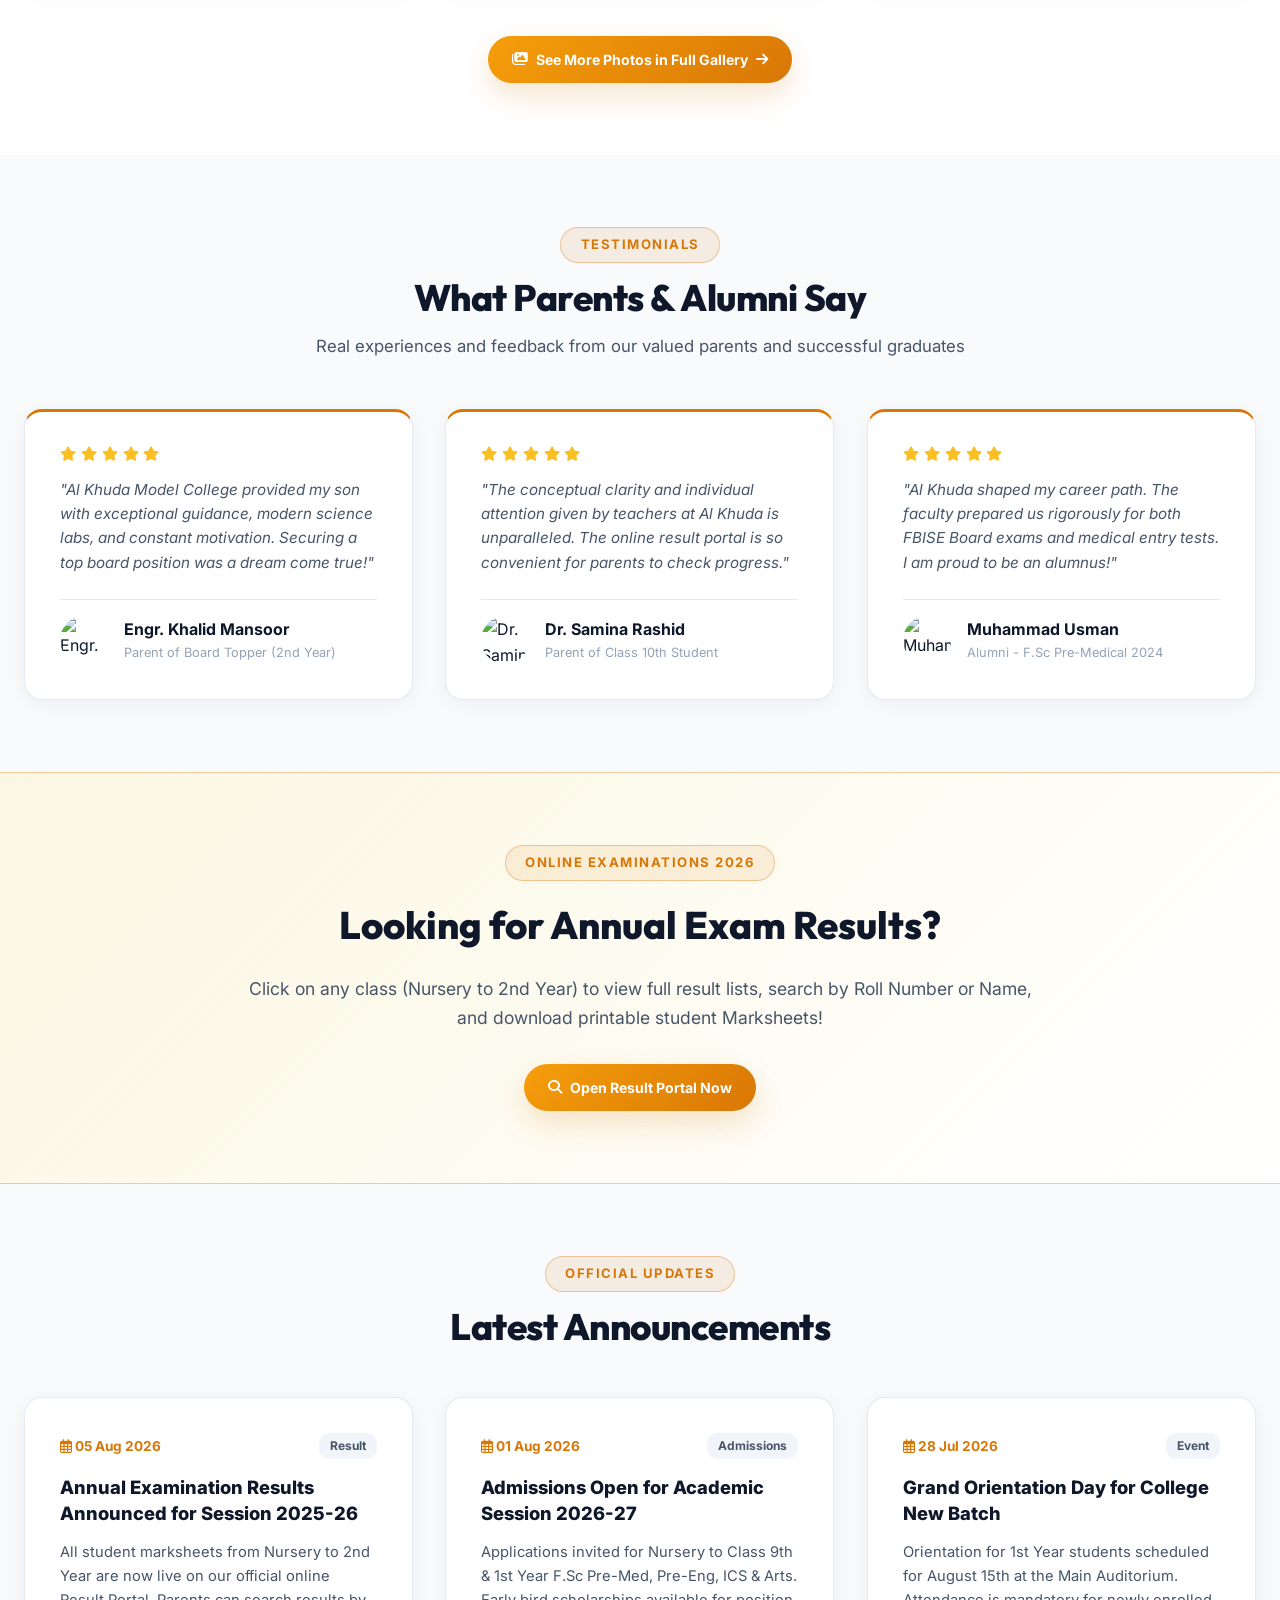
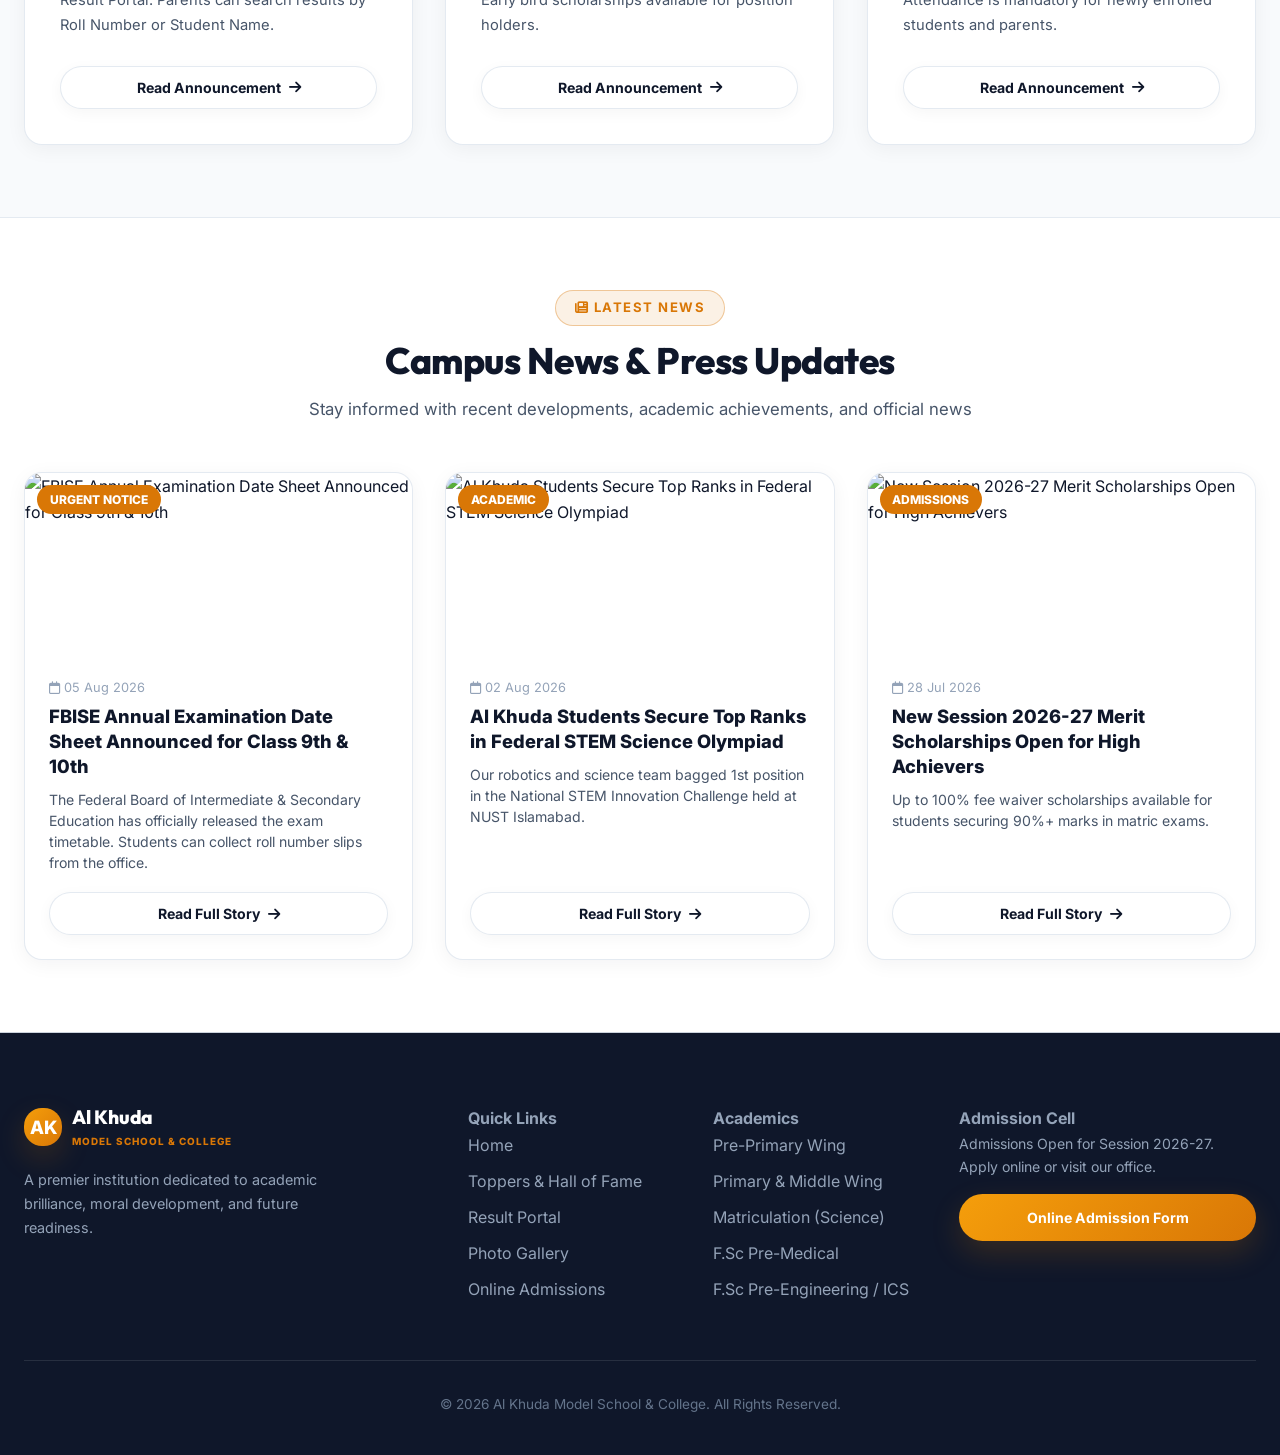
==== commit 48e1e7af: "Update responsiveness" ====
--- a/index.html
+++ b/index.html
@@ -57,6 +57,27 @@
           <i class="fa-solid fa-graduation-cap"></i> Admission 2026
         </a>
       </div>
+    
+            <button class="mobile-menu-btn" id="mobileMenuBtn" onclick="toggleMobileMenu(event)" aria-label="Toggle Mobile Menu">
+        <i class="fa-solid fa-bars"></i>
+      </button>
+    </div>
+
+    <!-- Mobile Slide-Out Navigation Drawer -->
+    <div class="mobile-nav-drawer" id="mobileNavDrawer">
+      <div class="mobile-nav-links">
+        <a href="index.html" class="mobile-nav-link"><i class="fa-solid fa-house"></i> Home</a>
+        <a href="toppers.html" class="mobile-nav-link"><i class="fa-solid fa-trophy"></i> Toppers</a>
+        <a href="results.html" class="mobile-nav-link"><i class="fa-solid fa-square-poll-vertical"></i> Results</a>
+        <a href="gallery.html" class="mobile-nav-link"><i class="fa-solid fa-images"></i> Gallery</a>
+        <a href="academics.html" class="mobile-nav-link"><i class="fa-solid fa-book-open"></i> Academics</a>
+        <a href="admissions.html" class="mobile-nav-link"><i class="fa-solid fa-graduation-cap"></i> Admissions</a>
+        <a href="contact.html" class="mobile-nav-link"><i class="fa-solid fa-envelope"></i> Contact</a>
+      </div>
+      <div class="mobile-nav-actions">
+        <a href="results.html" class="btn btn-secondary"><i class="fa-solid fa-magnifying-glass"></i> Check Result</a>
+        <a href="admissions.html" class="btn btn-primary"><i class="fa-solid fa-graduation-cap"></i> Admission 2026</a>
+      </div>
     </div>
   </header>
 
@@ -119,18 +140,20 @@
   <!-- Principal Leadership Message Section -->
   <section class="section" style="background: #ffffff;">
     <div class="container">
-      <div class="hero-grid" style="align-items: center;">
-        <div>
-          <img src="https://images.unsplash.com/photo-1560250097-0b93528c311a?auto=format&fit=crop&q=80&w=600" alt="Principal" style="width: 100%; height: 380px; object-fit: cover; border-radius: var(--radius-lg); border: 1px solid var(--border-gold); box-shadow: var(--shadow-md);">
-        </div>
-        <div>
-          <span class="section-tag">Leadership Message</span>
+      <div class="principal-layout">
+        <div class="principal-img-box">
+          <div class="principal-img-card">
+            <img src="images/principal.jpeg" alt="Prof. Abdul Wadood - Principal & Academic Director" class="principal-img">
+          </div>
+        </div>
+        <div class="principal-text-box">
+          <span class="section-tag"><i class="fa-solid fa-user-tie"></i> Leadership Message</span>
           <h2 class="section-title">Message from the Principal</h2>
-          <p style="font-size: 1.05rem; color: var(--text-secondary); margin-bottom: 1.5rem; line-height: 1.8;">
+          <p class="principal-quote">
             "At Al Khuda Model School & College, our mission is to foster an environment where academic rigor meets character development. We strive to empower every student from Nursery to 2nd Year with critical thinking, ethical values, and technological skills necessary to excel in the modern world."
           </p>
-          <h4 style="font-family: var(--font-heading); font-size: 1.2rem; color: var(--accent-gold);">Prof. Dr. Tariq Mahmood</h4>
-          <p style="font-size: 0.85rem; color: var(--text-muted);">Principal & Academic Director</p>
+          <h4 class="principal-name">Prof. Abdul Wadood</h4>
+          <p class="principal-title">Principal & Academic Director</p>
         </div>
       </div>
     </div>
--- a/styles.css
+++ b/styles.css
@@ -433,9 +433,91 @@
   flex-shrink: 0;
 }
 
-.theme-toggle-btn {
-  display: none !important;
-}
+/* Mobile Menu Toggle Button */
+.mobile-menu-btn {
+  display: none;
+  width: 44px;
+  height: 44px;
+  border-radius: 50%;
+  background: var(--accent-gold-gradient);
+  border: 2px solid var(--accent-gold);
+  color: #ffffff;
+  align-items: center;
+  justify-content: center;
+  font-size: 1.3rem;
+  cursor: pointer;
+  box-shadow: 0 4px 12px rgba(217, 119, 6, 0.3);
+  transition: var(--transition);
+  flex-shrink: 0;
+  z-index: 1001;
+}
+
+.mobile-menu-btn:hover {
+  transform: scale(1.05);
+  box-shadow: 0 6px 18px rgba(217, 119, 6, 0.45);
+}
+
+/* Mobile Slide-Out Drawer Navigation */
+.mobile-nav-drawer {
+  display: none;
+  position: absolute;
+  top: 100%;
+  left: 0;
+  width: 100%;
+  background: #ffffff;
+  border-bottom: 2px solid var(--accent-gold);
+  border-top: 1px solid var(--border-color);
+  box-shadow: 0 20px 40px rgba(15, 23, 42, 0.18);
+  padding: 1.25rem 1.5rem;
+  z-index: 999999;
+}
+
+.mobile-nav-drawer.active {
+  display: flex !important;
+  flex-direction: column !important;
+  gap: 0.8rem !important;
+}
+
+[data-theme="dark"] .mobile-nav-drawer {
+  background: #0f172a;
+}
+
+.mobile-nav-links {
+  display: flex;
+  flex-direction: column;
+  gap: 0.5rem;
+}
+
+.mobile-nav-link {
+  display: flex;
+  align-items: center;
+  gap: 0.8rem;
+  padding: 0.75rem 1rem;
+  border-radius: var(--radius-sm);
+  font-size: 0.95rem;
+  font-weight: 700;
+  color: var(--text-primary);
+  transition: var(--transition);
+}
+
+.mobile-nav-link:hover,
+.mobile-nav-link.active {
+  background: rgba(217, 119, 6, 0.12);
+  color: var(--accent-gold);
+}
+
+.mobile-nav-actions {
+  display: flex;
+  gap: 0.6rem;
+  margin-top: 0.8rem;
+  padding-top: 0.8rem;
+  border-top: 1px solid var(--border-color);
+}
+
+.mobile-nav-actions .btn {
+  flex: 1;
+  text-align: center;
+  justify-content: center;
 }
 
 /* ==========================================================================
@@ -1160,26 +1242,28 @@
   transition: var(--transition);
 }
 
-.search-input:focus {
-  border-color: var(--accent-gold);
-  background: #ffffff;
-  box-shadow: 0 0 0 3px var(--accent-gold-glow);
+/* Mobile Table Swipe Hint */
+.mobile-swipe-hint {
+  display: none;
+  align-items: center;
+  gap: 0.5rem;
+  font-size: 0.78rem;
+  font-weight: 700;
+  color: var(--accent-gold);
+  background: rgba(254, 243, 199, 0.5);
+  border: 1px solid rgba(217, 119, 6, 0.25);
+  padding: 0.5rem 0.8rem;
+  border-radius: var(--radius-sm);
+  margin-bottom: 0.8rem;
 }
 
 .table-responsive {
   overflow-x: auto;
-  scrollbar-width: none !important;
-  -ms-overflow-style: none !important;
+  -webkit-overflow-scrolling: touch;
   border-radius: var(--radius-md);
   border: 1px solid var(--border-color);
   background: #ffffff;
   box-shadow: var(--shadow-sm);
-}
-
-.table-responsive::-webkit-scrollbar {
-  display: none !important;
-  width: 0 !important;
-  height: 0 !important;
 }
 
 .results-table {
@@ -1561,20 +1645,9 @@
     height: auto !important;
     background: #ffffff !important;
     backdrop-filter: none !important;
-    padding: 0 !important;
-    margin: 0 !important;
-  }
-
-  .modal-content {
-    border: none !important;
-    box-shadow: none !important;
-    max-width: 100% !important;
-    width: 100% !important;
-    max-height: none !important;
     overflow: visible !important;
     padding: 0 !important;
     transform: none !important;
-    background: #ffffff !important;
   }
 
   .report-card-container {
@@ -1763,3 +1836,377 @@
   padding-top: 1.2rem;
   border-top: 1px solid var(--border-color);
 }
+
+/* ==========================================================================
+   FULL MOBILE RESPONSIVENESS & PRINCIPAL SECTION STYLING
+   ========================================================================== */
+.principal-layout {
+  display: grid;
+  grid-template-columns: minmax(260px, 340px) 1fr;
+  align-items: center;
+  gap: 3.5rem;
+}
+
+.principal-img-box {
+  position: relative;
+  text-align: center;
+  max-width: 340px;
+  margin: 0 auto;
+  width: 100%;
+}
+
+.principal-img-card {
+  background: linear-gradient(135deg, #fef3c7 0%, #ffffff 100%);
+  border-radius: var(--radius-lg);
+  padding: 0.6rem;
+  border: 1px solid var(--border-gold);
+  box-shadow: 0 10px 28px rgba(217, 119, 6, 0.15);
+}
+
+.principal-img {
+  width: 100%;
+  max-height: 380px;
+  object-fit: cover;
+  object-position: top center;
+  border-radius: var(--radius-md);
+  box-shadow: var(--shadow-sm);
+  display: block;
+}
+
+.principal-quote {
+  font-size: 1.05rem;
+  color: var(--text-secondary);
+  margin-bottom: 1.5rem;
+  line-height: 1.8;
+}
+
+.principal-name {
+  font-family: var(--font-heading);
+  font-size: 1.3rem;
+  font-weight: 800;
+  color: var(--accent-gold);
+  margin-bottom: 0.2rem;
+}
+
+.principal-title {
+  font-size: 0.92rem;
+  font-weight: 600;
+  color: var(--text-muted);
+}
+
+/* Tablet & Mobile Responsiveness Breakpoints */
+@media (max-width: 992px) {
+  .nav-links { display: none !important; }
+  .nav-actions { display: none !important; }
+  .mobile-menu-btn { display: flex !important; }
+
+  .mobile-swipe-hint {
+    display: flex !important;
+  }
+
+  .results-table {
+    min-width: 680px !important;
+  }
+
+  .results-table th {
+    padding: 0.7rem 0.6rem !important;
+    font-size: 0.78rem !important;
+  }
+
+  .results-table td {
+    padding: 0.65rem 0.6rem !important;
+    font-size: 0.82rem !important;
+  }
+
+  .principal-layout {
+    grid-template-columns: 1fr !important;
+    gap: 2.2rem !important;
+    text-align: center !important;
+  }
+  .principal-img-box {
+    max-width: 280px !important;
+  }
+  .principal-img {
+    max-height: 320px !important;
+  }
+}
+
+/* Mobile Hero Stats Landscape Marquee Loop */
+@media (max-width: 768px) {
+  /* Prevent horizontal overflow on mobile screens */
+  html, body {
+    overflow-x: hidden !important;
+    max-width: 100vw !important;
+  }
+
+  .hero-stats {
+    display: grid !important;
+    grid-template-columns: repeat(2, 1fr) !important;
+    gap: 1rem !important;
+    padding-top: 1.5rem !important;
+    border-top: 1px solid var(--border-color) !important;
+    width: 100% !important;
+  }
+
+  .stat-item {
+    display: flex !important;
+    flex-direction: column !important;
+    align-items: center !important;
+    justify-content: center !important;
+    padding: 0.9rem 0.6rem !important;
+    background: rgba(254, 243, 199, 0.35) !important;
+    border: 1px solid rgba(217, 119, 6, 0.25) !important;
+    border-radius: 14px !important;
+    box-shadow: 0 4px 15px rgba(217, 119, 6, 0.05) !important;
+    text-align: center !important;
+  }
+
+  .stat-item h3 {
+    font-size: 1.6rem !important;
+  }
+
+  .stat-item p {
+    font-size: 0.78rem !important;
+  }
+
+  .container {
+    padding-left: 1rem !important;
+    padding-right: 1rem !important;
+  }
+
+  /* Header Navigation & Topbar on Mobile */
+  .nav-links { display: none !important; }
+  .nav-actions { display: none !important; }
+  .mobile-menu-btn { display: flex !important; }
+
+  .nav-actions .btn {
+    flex: 1 !important;
+    text-align: center !important;
+    padding: 0.5rem 0.8rem !important;
+    font-size: 0.8rem !important;
+  }
+
+  /* Hero Section on Mobile */
+  .hero-title {
+    font-size: 2rem !important;
+    line-height: 1.25 !important;
+  }
+
+  .hero-subtitle {
+    font-size: 0.95rem !important;
+  }
+
+  .hero-ctas {
+    flex-direction: column !important;
+    width: 100% !important;
+  }
+
+  .hero-ctas .btn {
+    width: 100% !important;
+    justify-content: center !important;
+  }
+
+  /* Toppers Cards on Mobile Phones */
+  .class-group-card {
+    min-width: 86vw !important;
+    max-width: 90vw !important;
+    padding: 1.2rem 1rem !important;
+  }
+
+  .class-top-three-row {
+    grid-template-columns: repeat(3, 1fr) !important;
+    gap: 0.5rem !important;
+  }
+
+  .mini-topper-item {
+    padding: 0.8rem 0.4rem !important;
+  }
+
+  .mini-img {
+    width: 48px !important;
+    height: 48px !important;
+  }
+
+  .mini-name {
+    font-size: 0.8rem !important;
+  }
+
+  .mini-roll, .mini-score {
+    font-size: 0.7rem !important;
+  }
+
+  /* Class Selector Cards Grid on Mobile */
+  .class-grid-cards {
+    grid-template-columns: repeat(2, 1fr) !important;
+    gap: 0.8rem !important;
+  }
+
+  .class-card-item {
+    padding: 1.2rem 0.8rem !important;
+  }
+
+  /* Overall Toppers Grid on Mobile */
+  .overall-grid {
+    grid-template-columns: 1fr !important;
+    gap: 1.2rem !important;
+  }
+
+  /* Footer Grid on Mobile */
+  .footer-grid {
+    grid-template-columns: 1fr !important;
+    gap: 2rem !important;
+    text-align: center !important;
+  }
+
+  /* Official Marksheet Report Card Mobile Overrides */
+  .modal-backdrop {
+    padding: 0.5rem !important;
+  }
+
+  .modal-content {
+    width: 100% !important;
+    max-width: 100% !important;
+    padding: 1.2rem 0.9rem !important;
+    margin: 0.5rem auto !important;
+    border-radius: 12px !important;
+    max-height: 92vh !important;
+    overflow-y: auto !important;
+  }
+
+  .report-card-container {
+    padding: 1.2rem 0.6rem !important;
+  }
+
+  .report-school-title {
+    font-size: 1.25rem !important;
+  }
+
+  .report-subtitle {
+    font-size: 0.76rem !important;
+  }
+
+  .report-meta-grid {
+    grid-template-columns: 1fr !important;
+    gap: 0.4rem !important;
+    padding: 0.9rem 0.8rem !important;
+  }
+
+  .meta-row {
+    font-size: 0.85rem !important;
+    padding: 0.35rem 0 !important;
+  }
+
+  /* Table Horizontal Scrolling on Mobile */
+  .table-responsive {
+    overflow-x: auto !important;
+    -webkit-overflow-scrolling: touch !important;
+    margin-bottom: 1.2rem !important;
+    border-radius: 8px !important;
+    border: 1px solid var(--border-color) !important;
+  }
+
+  .report-table {
+    min-width: 500px !important;
+    margin-bottom: 0 !important;
+    border: none !important;
+  }
+
+  .report-table th {
+    padding: 0.6rem 0.4rem !important;
+    font-size: 0.78rem !important;
+  }
+
+  .report-table td {
+    padding: 0.55rem 0.4rem !important;
+    font-size: 0.82rem !important;
+  }
+
+  .report-summary-box {
+    grid-template-columns: repeat(2, 1fr) !important;
+    gap: 0.7rem !important;
+  }
+
+  .summary-item {
+    padding: 0.8rem 0.5rem !important;
+  }
+
+  .summary-item label {
+    font-size: 0.68rem !important;
+  }
+
+  .summary-item span {
+    font-size: 1.05rem !important;
+  }
+
+  .report-footer-signatures {
+    grid-template-columns: 1fr !important;
+    gap: 1.2rem !important;
+    margin-top: 1.8rem !important;
+  }
+
+  .sig-box {
+    padding-top: 0.6rem !important;
+    font-size: 0.8rem !important;
+  }
+
+  .report-actions {
+    flex-direction: column !important;
+    width: 100% !important;
+    gap: 0.8rem !important;
+  }
+
+  .report-actions .btn {
+    width: 100% !important;
+    justify-content: center !important;
+  }
+
+  /* Admissions Mobile Overrides */
+  .admission-card-wrap {
+    padding: 1.5rem 1.1rem !important;
+  }
+
+  .form-grid-2 {
+    grid-template-columns: 1fr !important;
+    gap: 1rem !important;
+    margin-bottom: 1rem !important;
+  }
+}
+
+/* Default Admission Form & Form Grid Styling */
+.admission-card-wrap {
+  padding: 3rem;
+  border: 1px solid var(--border-gold);
+}
+
+.form-grid-2 {
+  display: grid;
+  grid-template-columns: 1fr 1fr;
+  gap: 1.2rem;
+  margin-bottom: 1.2rem;
+}
+
+@media (max-width: 480px) {
+  .class-grid-cards {
+    grid-template-columns: 1fr !important;
+  }
+  .class-top-three-row {
+    grid-template-columns: 1fr !important;
+    gap: 0.8rem !important;
+  }
+  .mini-img {
+    width: 56px !important;
+    height: 56px !important;
+  }
+
+  .report-summary-box {
+    grid-template-columns: 1fr !important;
+  }
+
+  .modal-close-btn {
+    top: 0.6rem !important;
+    right: 0.6rem !important;
+    width: 32px !important;
+    height: 32px !important;
+    font-size: 0.95rem !important;
+  }
+}
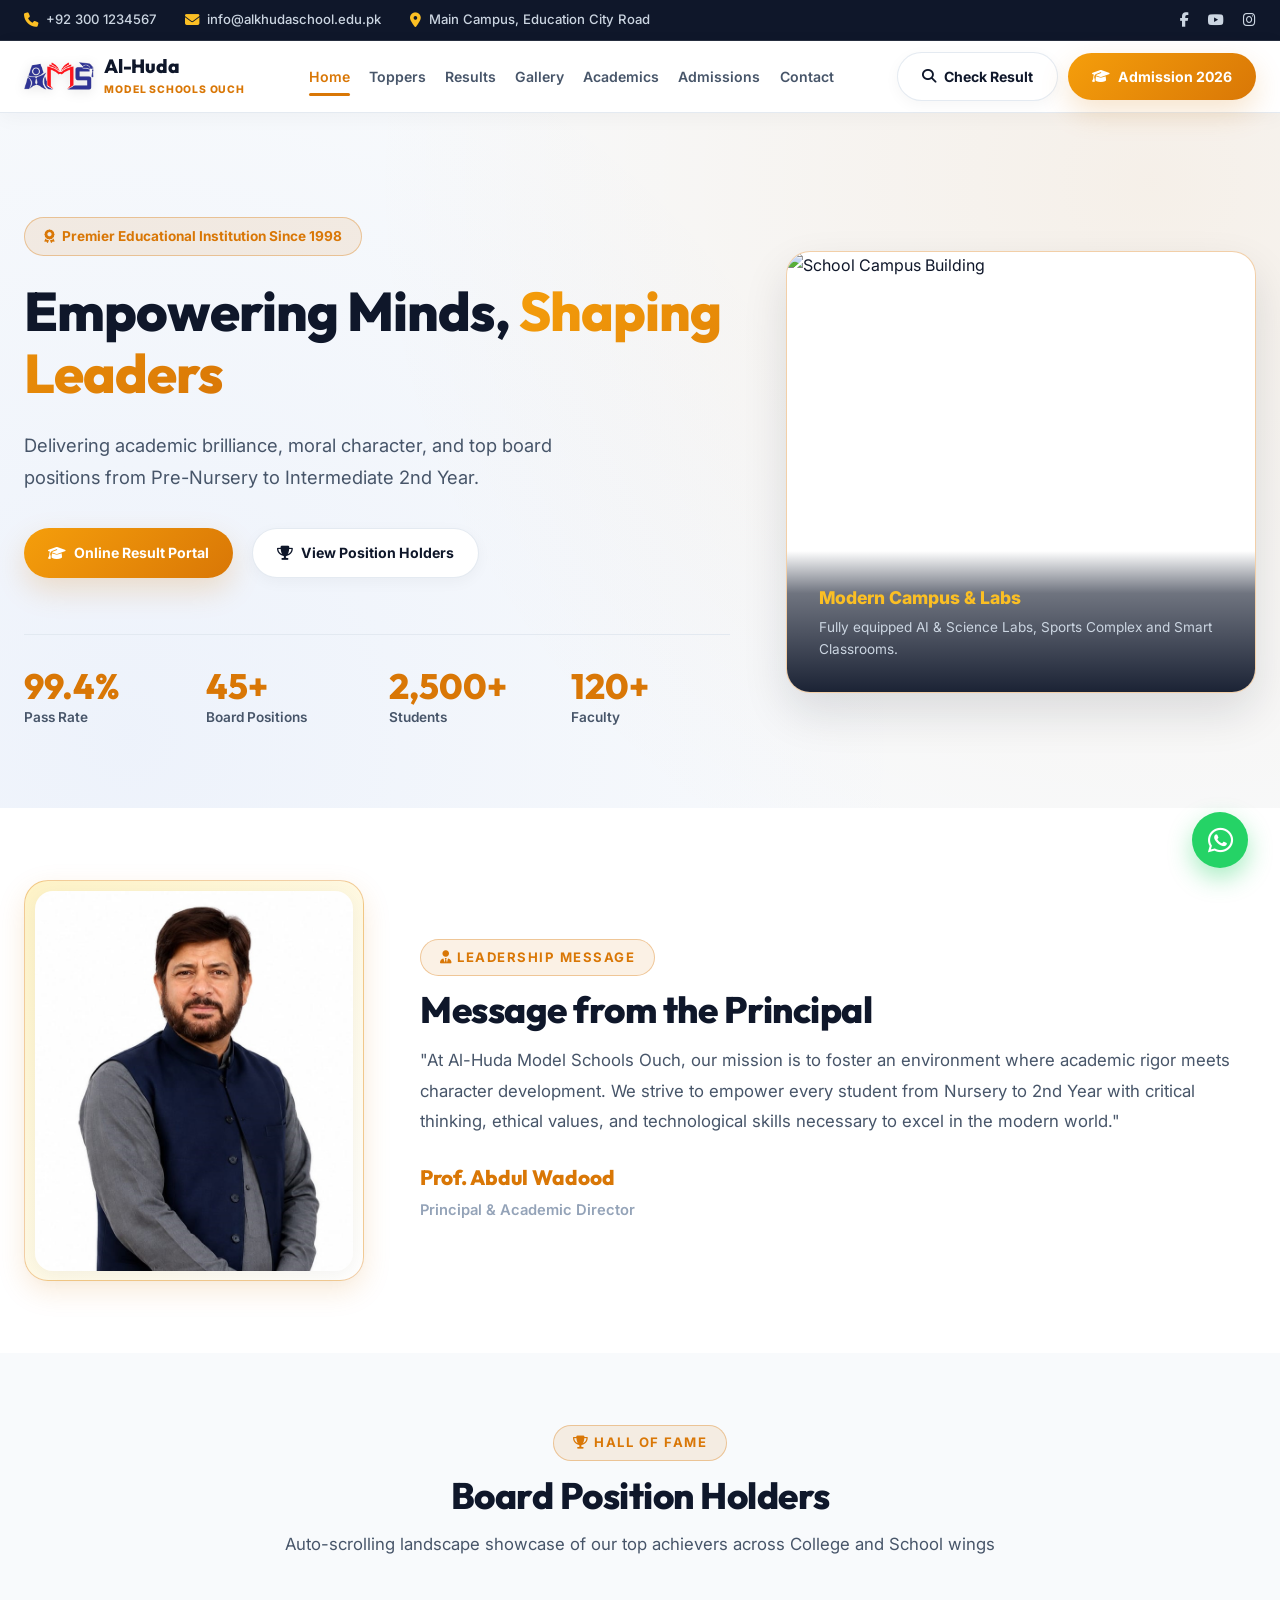
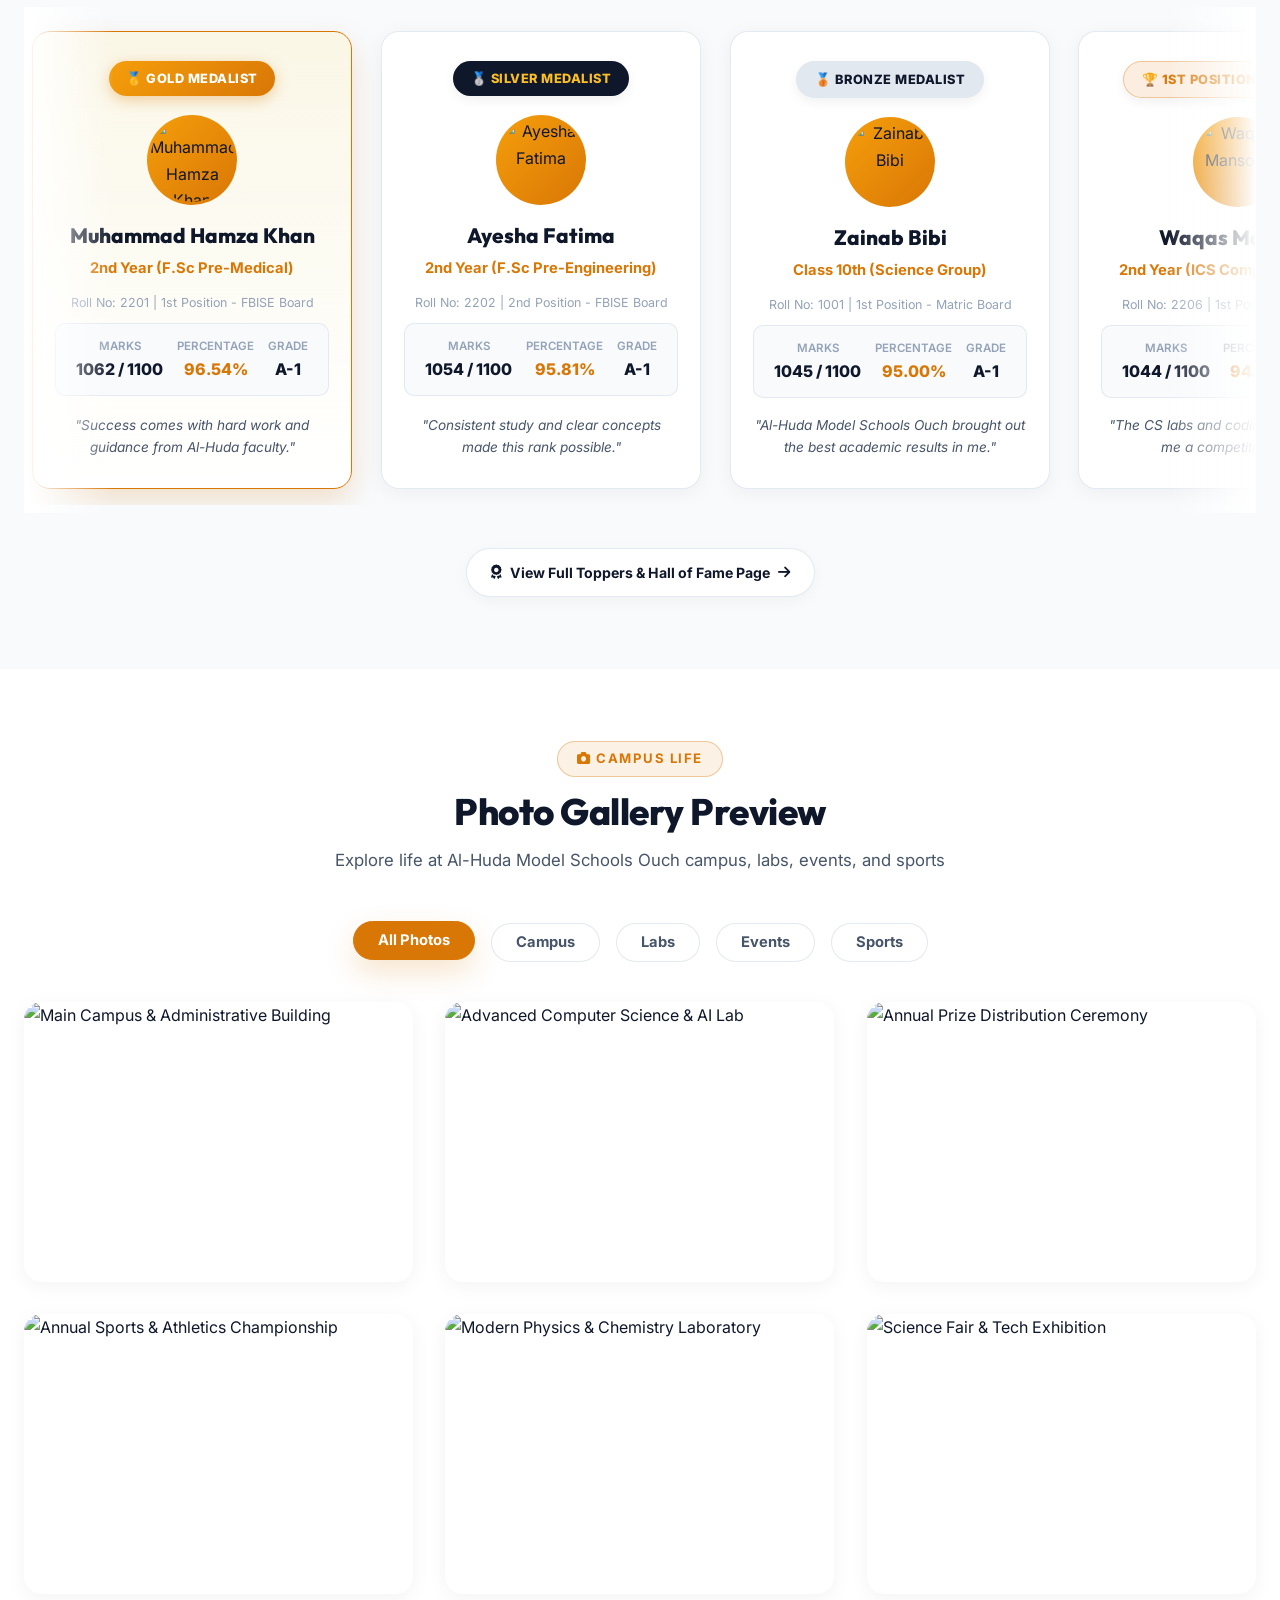
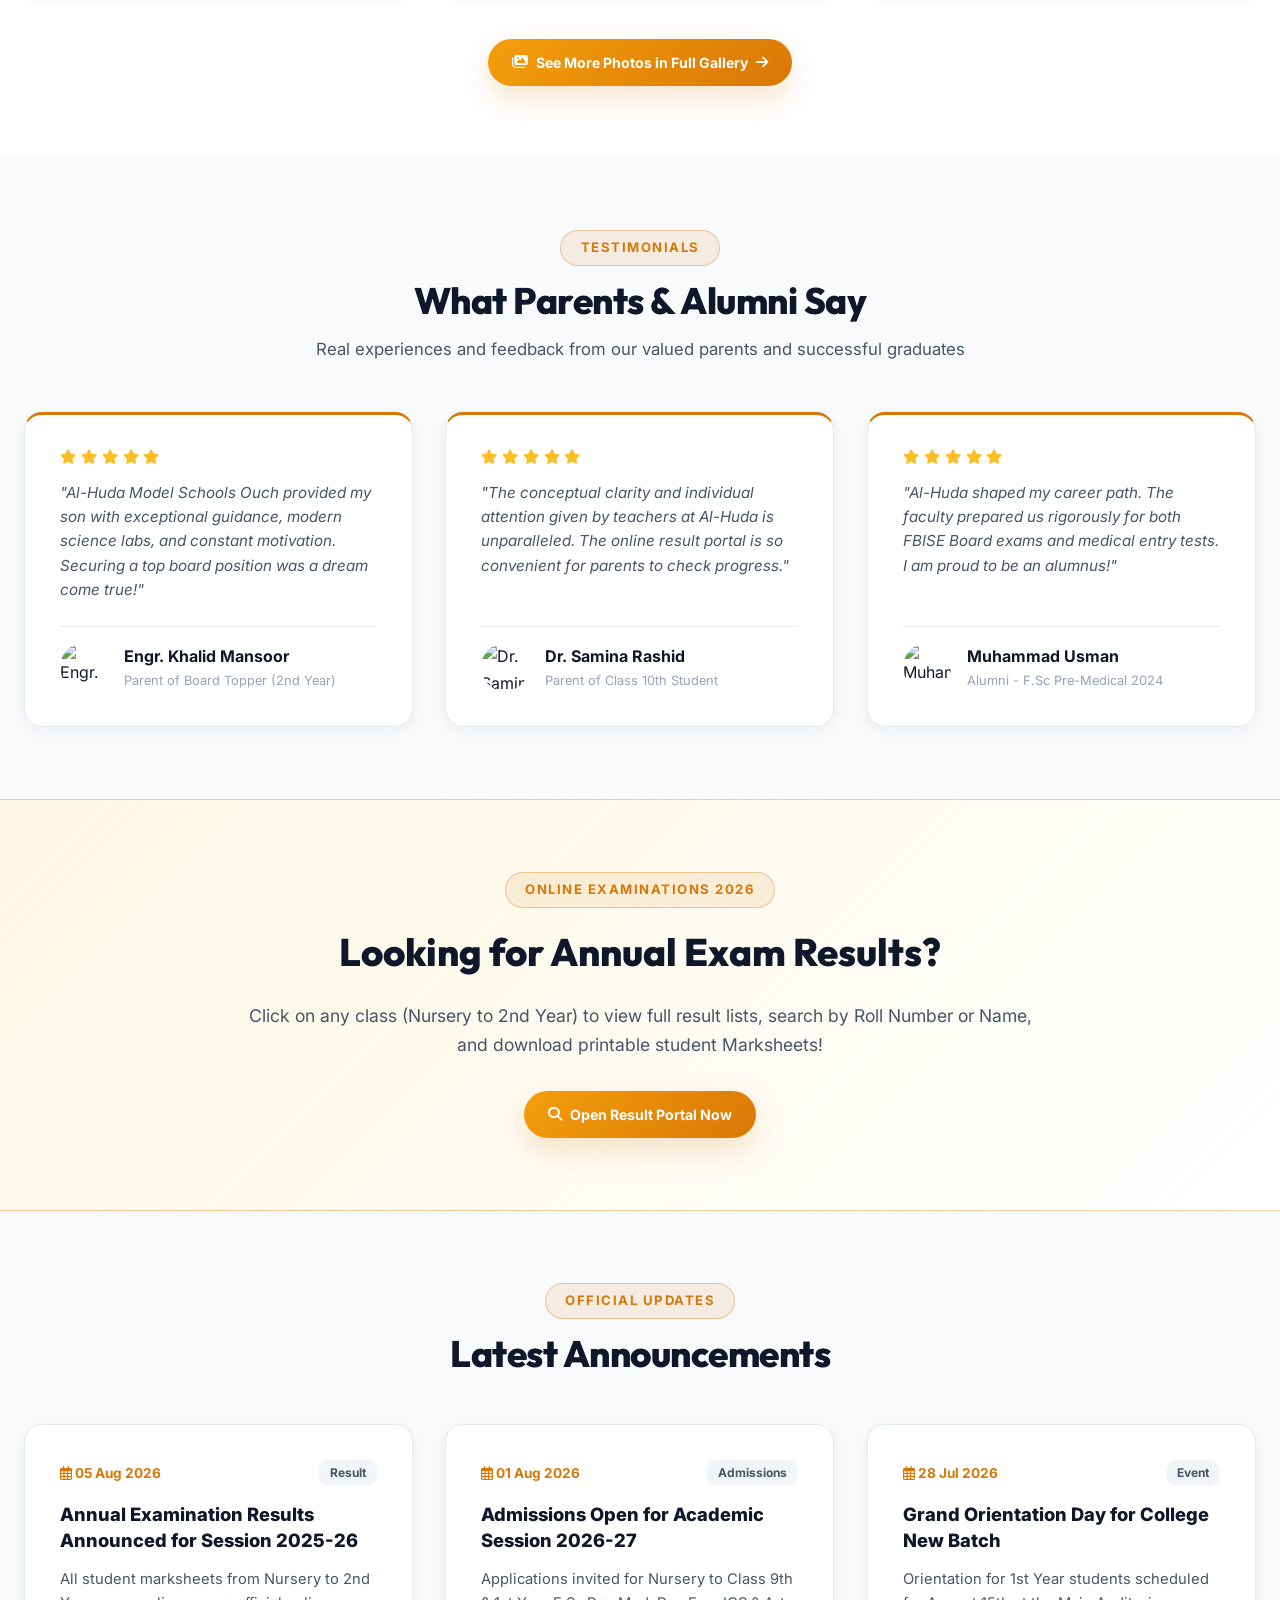
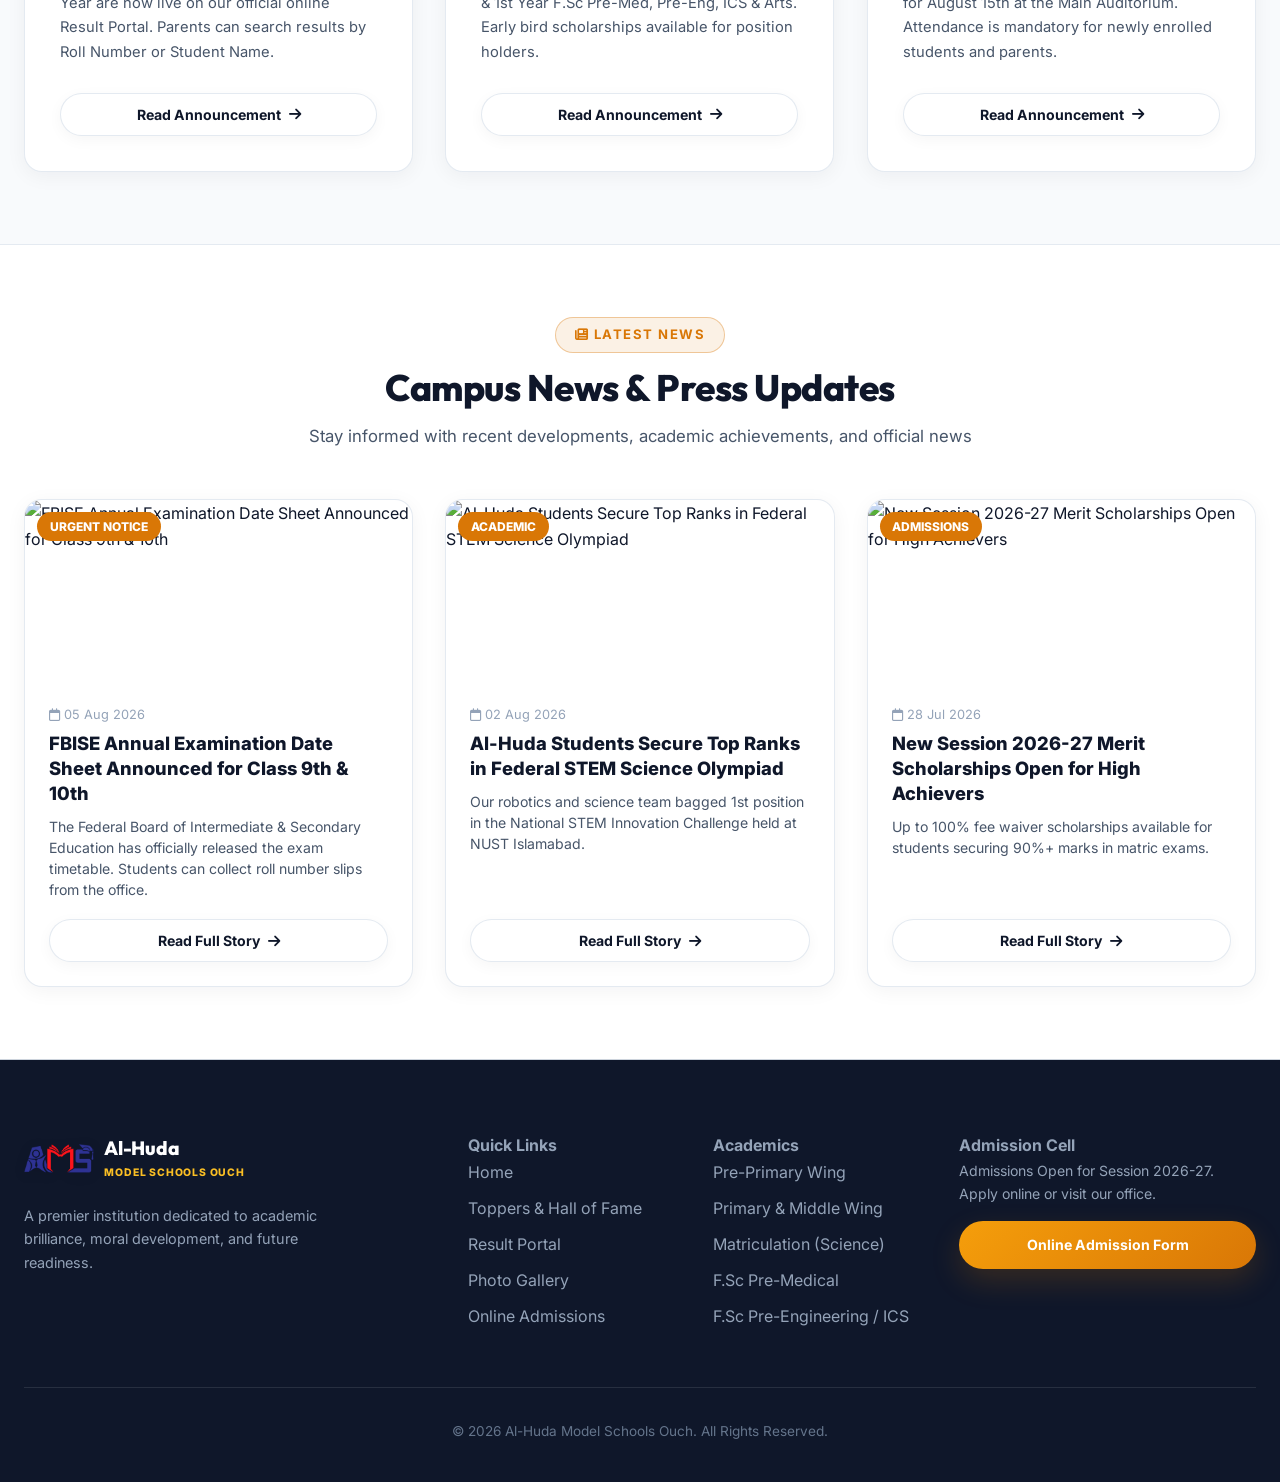
==== commit dd6282aa: "Initial commit" ====
--- a/index.html
+++ b/index.html
@@ -3,8 +3,8 @@
 <head>
   <meta charset="UTF-8">
   <meta name="viewport" content="width=device-width, initial-scale=1.0">
-  <title>Al Khuda Model School & College | Official Portal</title>
-  <meta name="description" content="Official portal for Al Khuda Model School & College. Quality education from Nursery to 2nd Year. Check student exam results online.">
+  <title>Al-Huda Model Schools Ouch | Official Portal</title>
+  <meta name="description" content="Official portal for Al-Huda Model Schools Ouch. Quality education from Nursery to 2nd Year. Check student exam results online.">
   
   <link rel="stylesheet" href="https://cdnjs.cloudflare.com/ajax/libs/font-awesome/6.4.0/css/all.min.css">
   <link rel="stylesheet" href="styles.css?v=50.0">
@@ -31,10 +31,10 @@
   <header class="header" id="header">
     <div class="container nav-container">
       <a href="index.html" class="brand-logo">
-        <div class="logo-badge">AK</div>
-        <div>
-          <span class="brand-name">Al Khuda</span>
-          <span class="brand-sub">Model School & College</span>
+        <img src="images/logo.png" alt="Al-Huda Model Schools Ouch Logo" class="brand-logo-img">
+        <div>
+          <span class="brand-name">Al-Huda</span>
+          <span class="brand-sub">Model Schools Ouch</span>
         </div>
       </a>
 
@@ -82,7 +82,7 @@
   </header>
 
   <!-- Hero Section -->
-  <section class="hero" style="padding-top: 6.5rem !important; padding-bottom: 5rem !important;">
+  <section class="hero">
     <div class="container hero-grid">
       <div class="hero-content">
         <div class="hero-badge">
@@ -150,7 +150,7 @@
           <span class="section-tag"><i class="fa-solid fa-user-tie"></i> Leadership Message</span>
           <h2 class="section-title">Message from the Principal</h2>
           <p class="principal-quote">
-            "At Al Khuda Model School & College, our mission is to foster an environment where academic rigor meets character development. We strive to empower every student from Nursery to 2nd Year with critical thinking, ethical values, and technological skills necessary to excel in the modern world."
+            "At Al-Huda Model Schools Ouch, our mission is to foster an environment where academic rigor meets character development. We strive to empower every student from Nursery to 2nd Year with critical thinking, ethical values, and technological skills necessary to excel in the modern world."
           </p>
           <h4 class="principal-name">Prof. Abdul Wadood</h4>
           <p class="principal-title">Principal & Academic Director</p>
@@ -190,7 +190,7 @@
       <div class="section-header">
         <span class="section-tag"><i class="fa-solid fa-camera"></i> Campus Life</span>
         <h2 class="section-title">Photo Gallery Preview</h2>
-        <p class="section-subtitle">Explore life at Al Khuda Model School & College campus, labs, events, and sports</p>
+        <p class="section-subtitle">Explore life at Al-Huda Model Schools Ouch campus, labs, events, and sports</p>
       </div>
 
       <!-- Filter Pills -->
@@ -280,10 +280,10 @@
       <div class="footer-grid">
         <div>
           <a href="index.html" class="brand-logo" style="margin-bottom: 1.2rem;">
-            <div class="logo-badge">AK</div>
+            <img src="images/logo.png" alt="Al-Huda Model Schools Ouch Logo" class="brand-logo-img">
             <div>
-              <span class="brand-name" style="color: #fff;">Al Khuda</span>
-              <span class="brand-sub">Model School & College</span>
+              <span class="brand-name" style="color: #ffffff !important;">Al-Huda</span>
+              <span class="brand-sub" style="color: #fbbf24 !important;">Model Schools Ouch</span>
             </div>
           </a>
           <p style="font-size: 0.9rem; margin-bottom: 1.5rem; max-width: 340px;">
@@ -323,7 +323,7 @@
       </div>
 
       <div class="footer-bottom">
-        <p>&copy; 2026 Al Khuda Model School & College. All Rights Reserved.</p>
+        <p>&copy; 2026 Al-Huda Model Schools Ouch. All Rights Reserved.</p>
       </div>
     </div>
   </footer>
--- a/styles.css
+++ b/styles.css
@@ -357,6 +357,16 @@
   flex-shrink: 0;
 }
 
+.brand-logo-img {
+  height: 52px;
+  width: auto;
+  max-width: 70px;
+  object-fit: contain;
+  border-radius: var(--radius-sm);
+  flex-shrink: 0;
+  filter: drop-shadow(0 2px 6px rgba(0,0,0,0.12));
+}
+
 .logo-badge {
   width: 38px;
   height: 38px;
@@ -383,9 +393,9 @@
 }
 
 .brand-sub {
-  font-size: 0.62rem;
+  font-size: 0.65rem;
   color: var(--accent-gold);
-  letter-spacing: 1px;
+  letter-spacing: 0.8px;
   text-transform: uppercase;
   display: block;
   font-weight: 800;
@@ -1519,6 +1529,14 @@
   border-top: 1px solid var(--border-color);
 }
 
+.footer .brand-name {
+  color: #ffffff !important;
+}
+
+.footer .brand-sub {
+  color: #fbbf24 !important;
+}
+
 .footer-grid {
   display: grid;
   grid-template-columns: 2fr 1fr 1fr 1.5fr;
@@ -1939,6 +1957,17 @@
     max-width: 100vw !important;
   }
 
+  .hero {
+    padding-top: 1.8rem !important;
+    padding-bottom: 2.2rem !important;
+  }
+
+  .hero-badge {
+    margin-bottom: 1rem !important;
+    font-size: 0.78rem !important;
+    padding: 0.35rem 0.9rem !important;
+  }
+
   .hero-stats {
     display: grid !important;
     grid-template-columns: repeat(2, 1fr) !important;
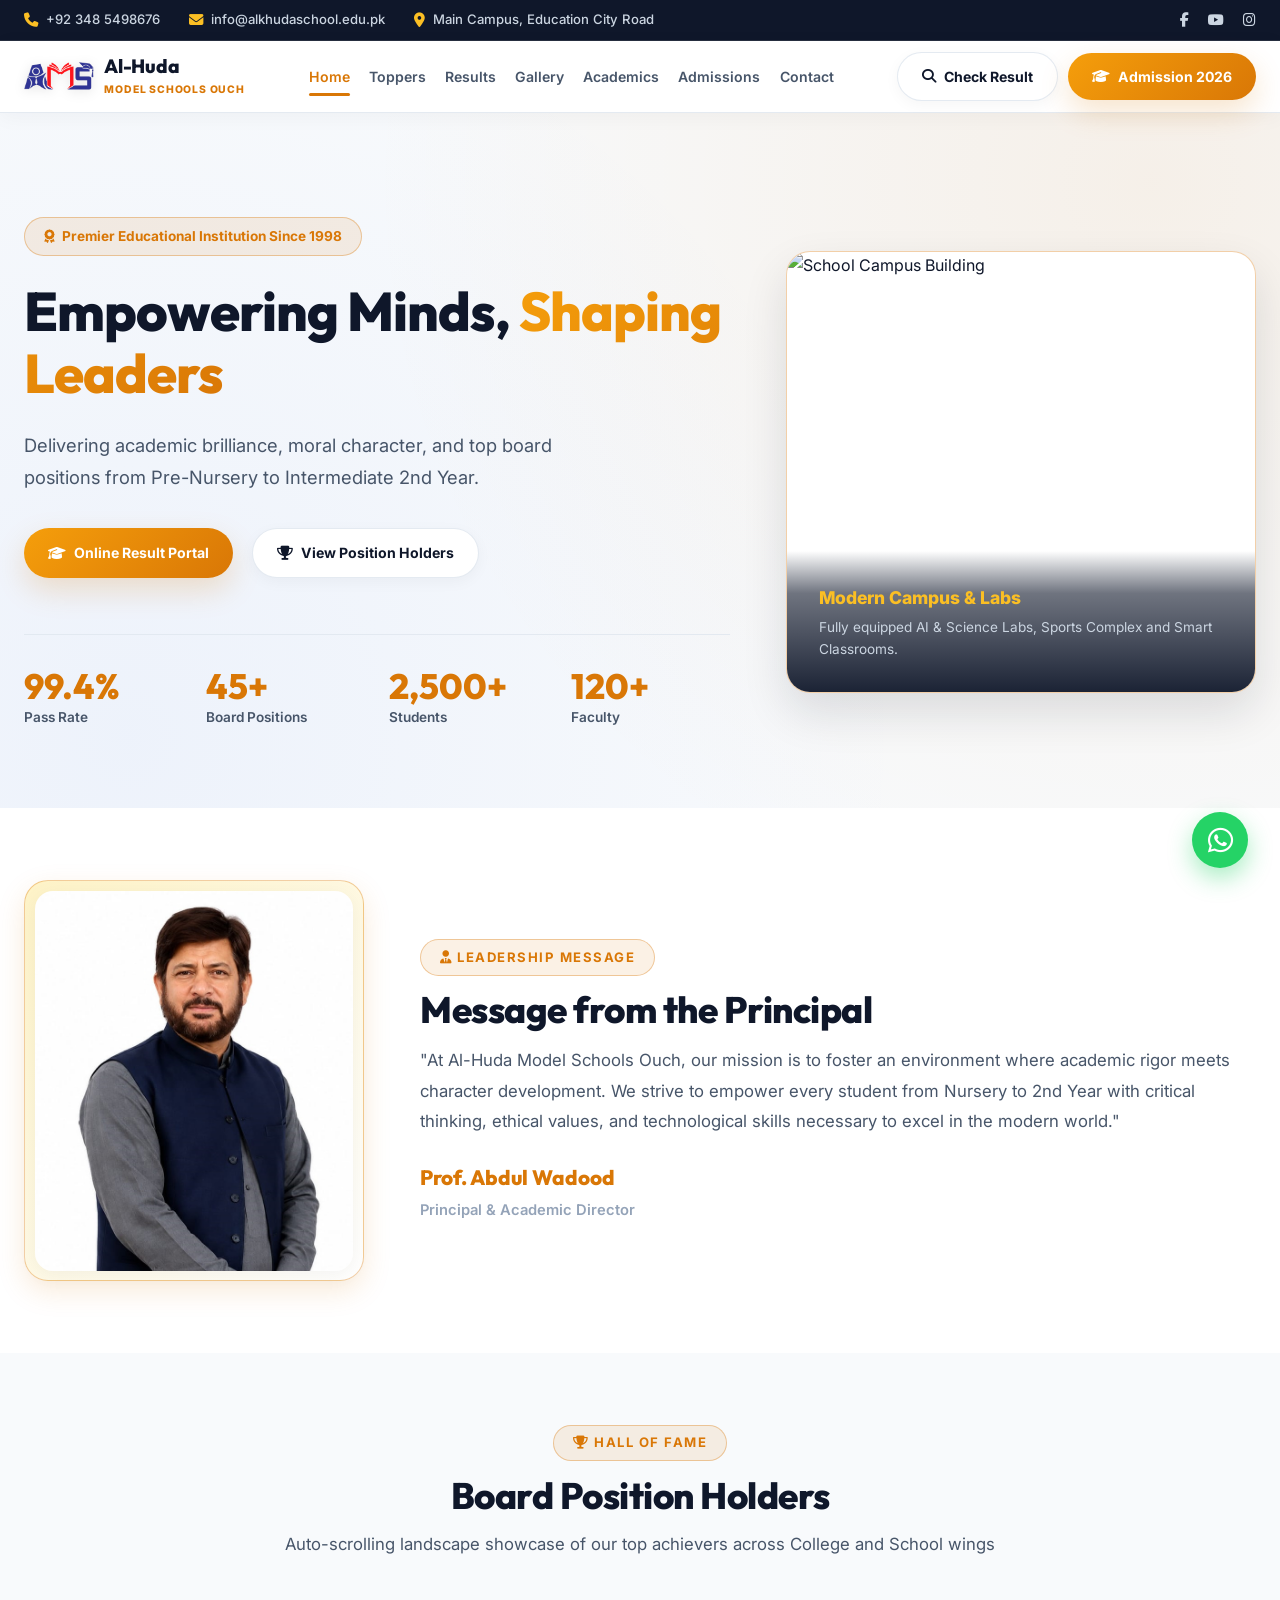
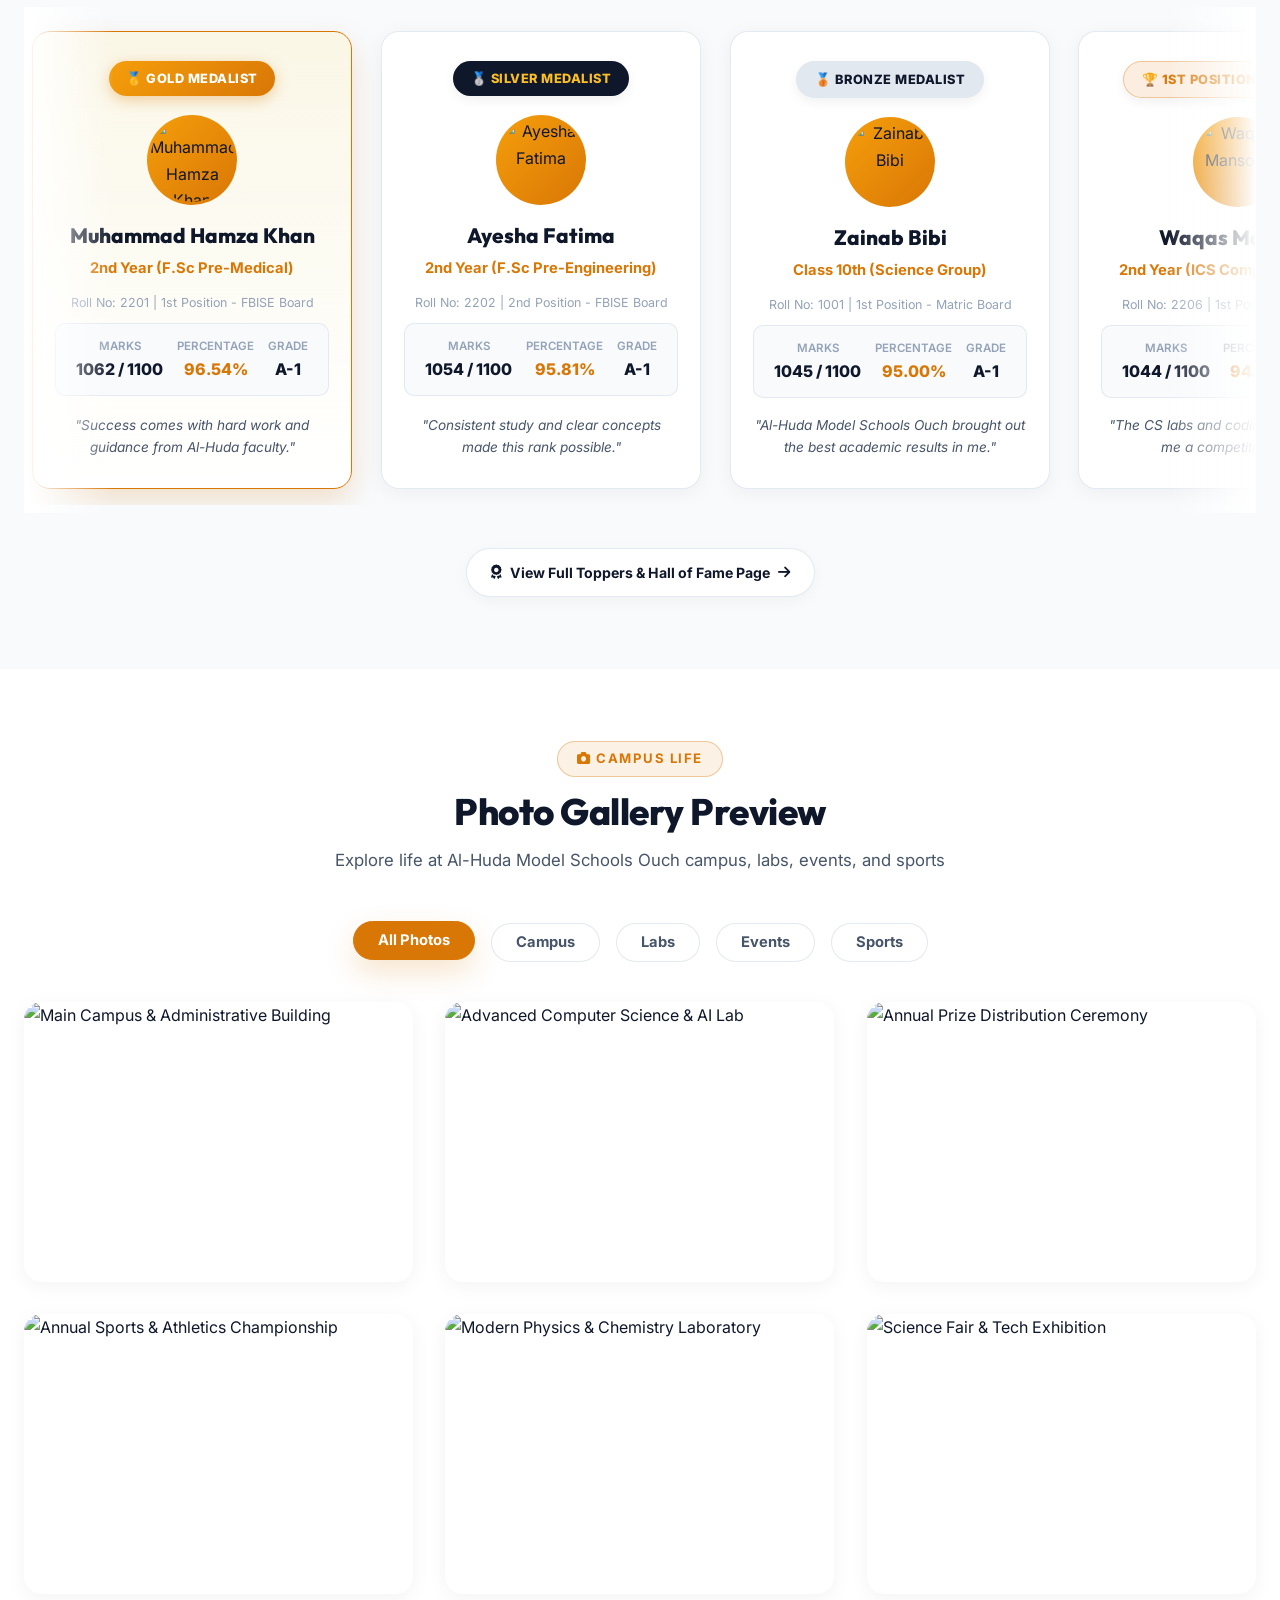
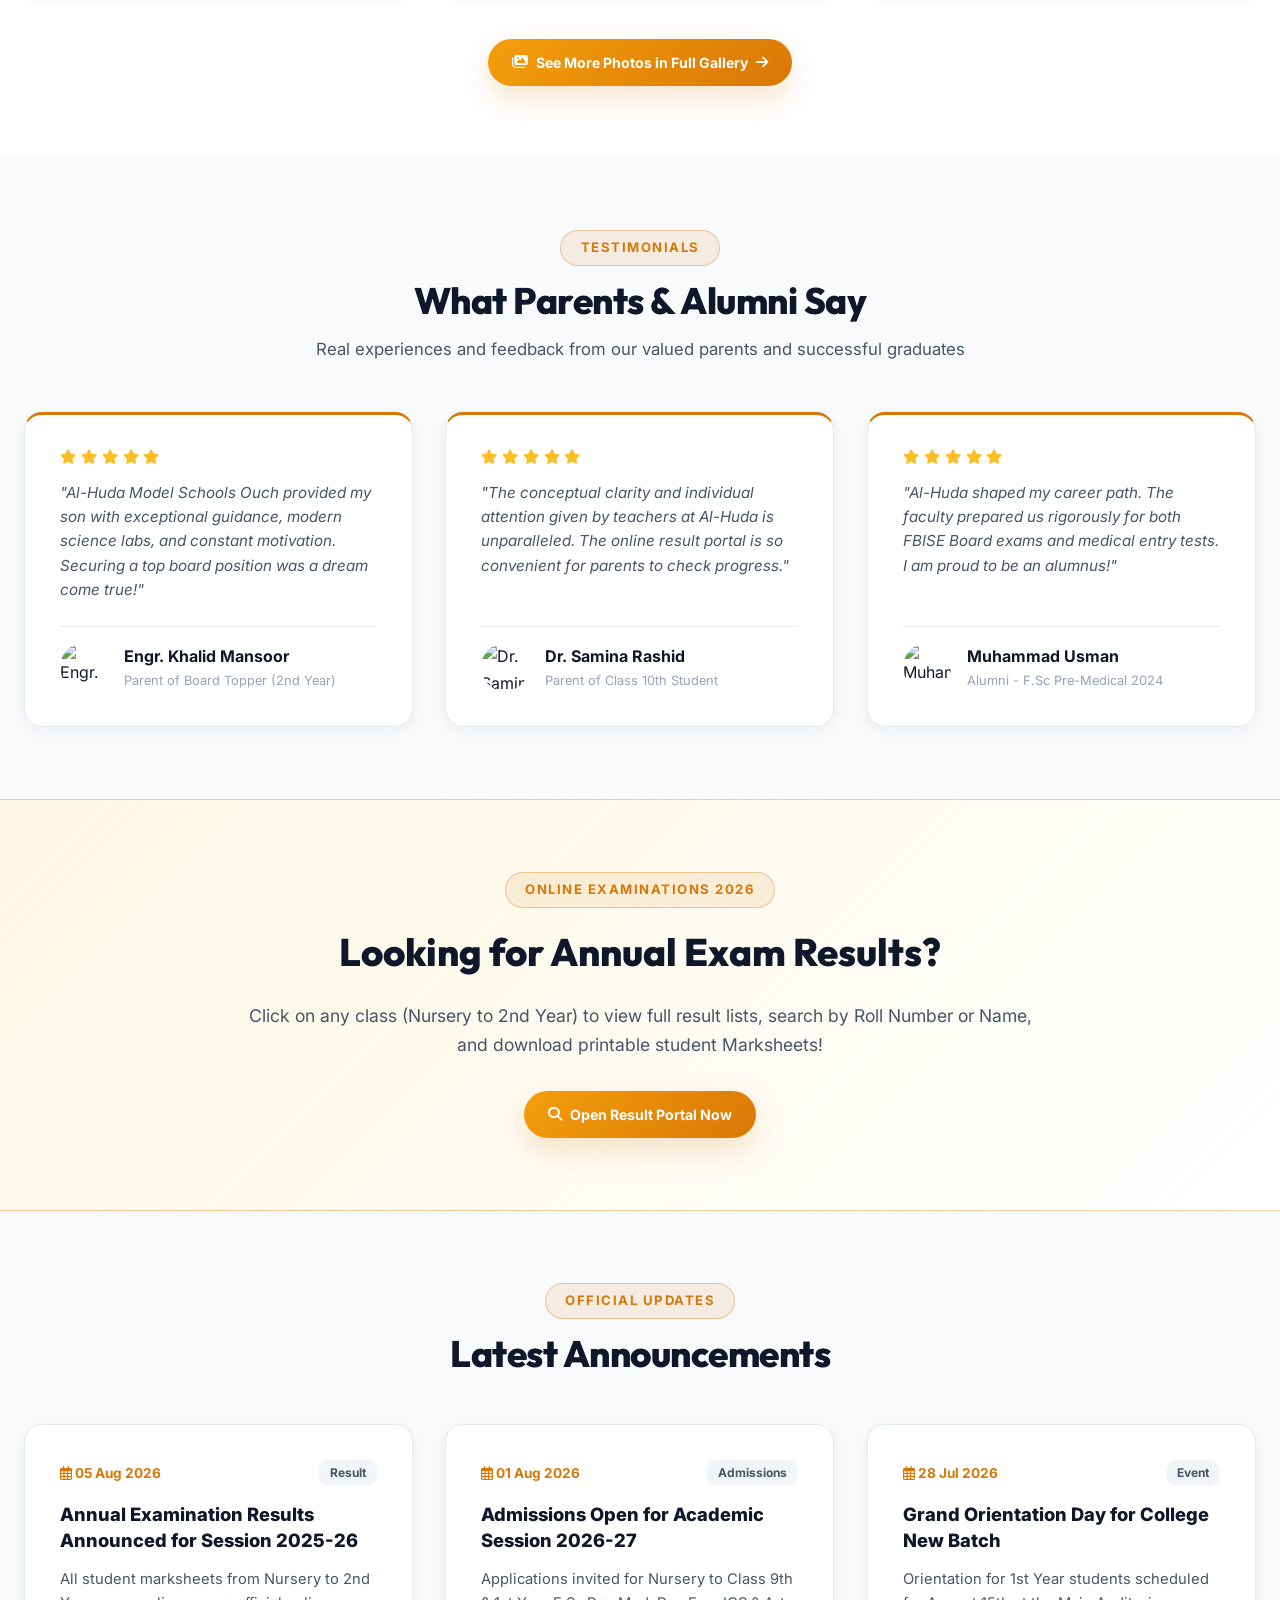
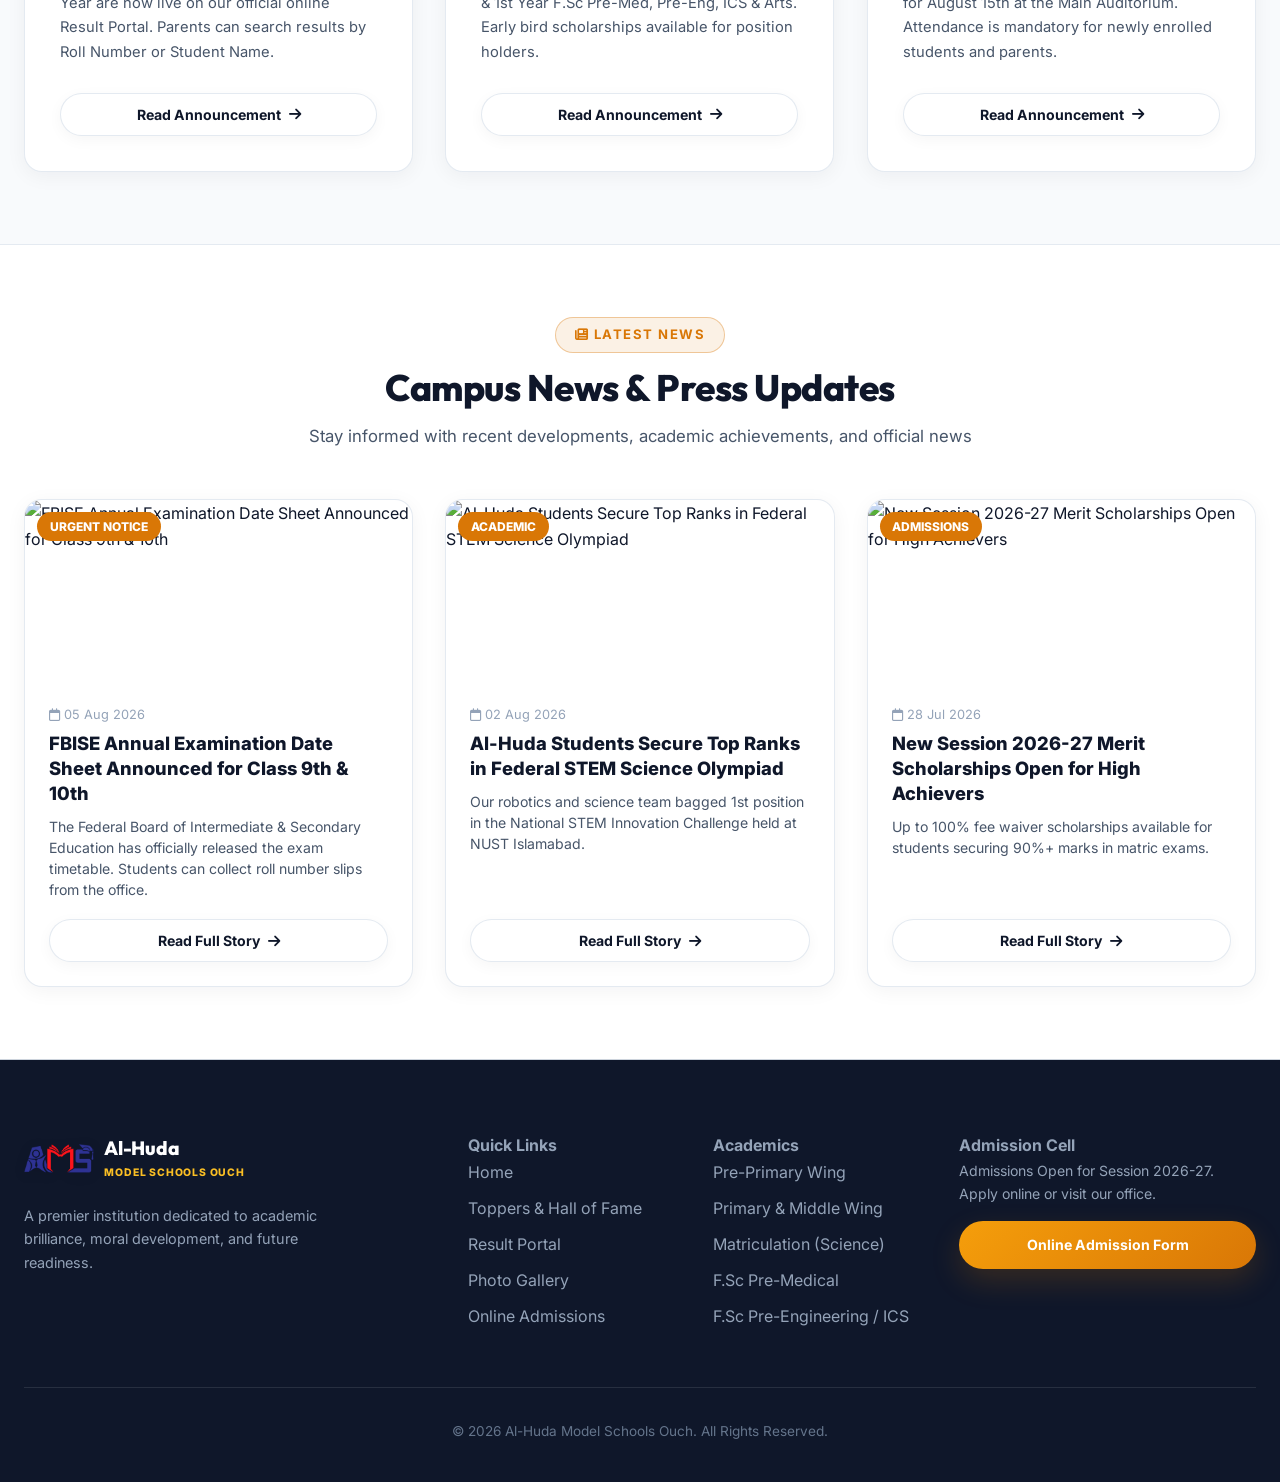
==== commit 65072fff: "Update whatsapp number" ====
--- a/index.html
+++ b/index.html
@@ -15,7 +15,7 @@
   <div class="top-bar">
     <div class="container top-bar-content">
       <div class="top-bar-info">
-        <div class="item"><i class="fa-solid fa-phone"></i> +92 300 1234567</div>
+        <div class="item"><i class="fa-solid fa-phone"></i> +92 348 5498676</div>
         <div class="item"><i class="fa-solid fa-envelope"></i> info@alkhudaschool.edu.pk</div>
         <div class="item"><i class="fa-solid fa-location-dot"></i> Main Campus, Education City Road</div>
       </div>
@@ -329,7 +329,7 @@
   </footer>
 
   <!-- Floating WhatsApp Button -->
-  <a href="https://wa.me/923001234567" target="_blank" class="floating-whatsapp" title="Contact on WhatsApp">
+  <a href="https://wa.me/923485498676" target="_blank" class="floating-whatsapp" title="Contact on WhatsApp">
     <i class="fa-brands fa-whatsapp"></i>
   </a>
 
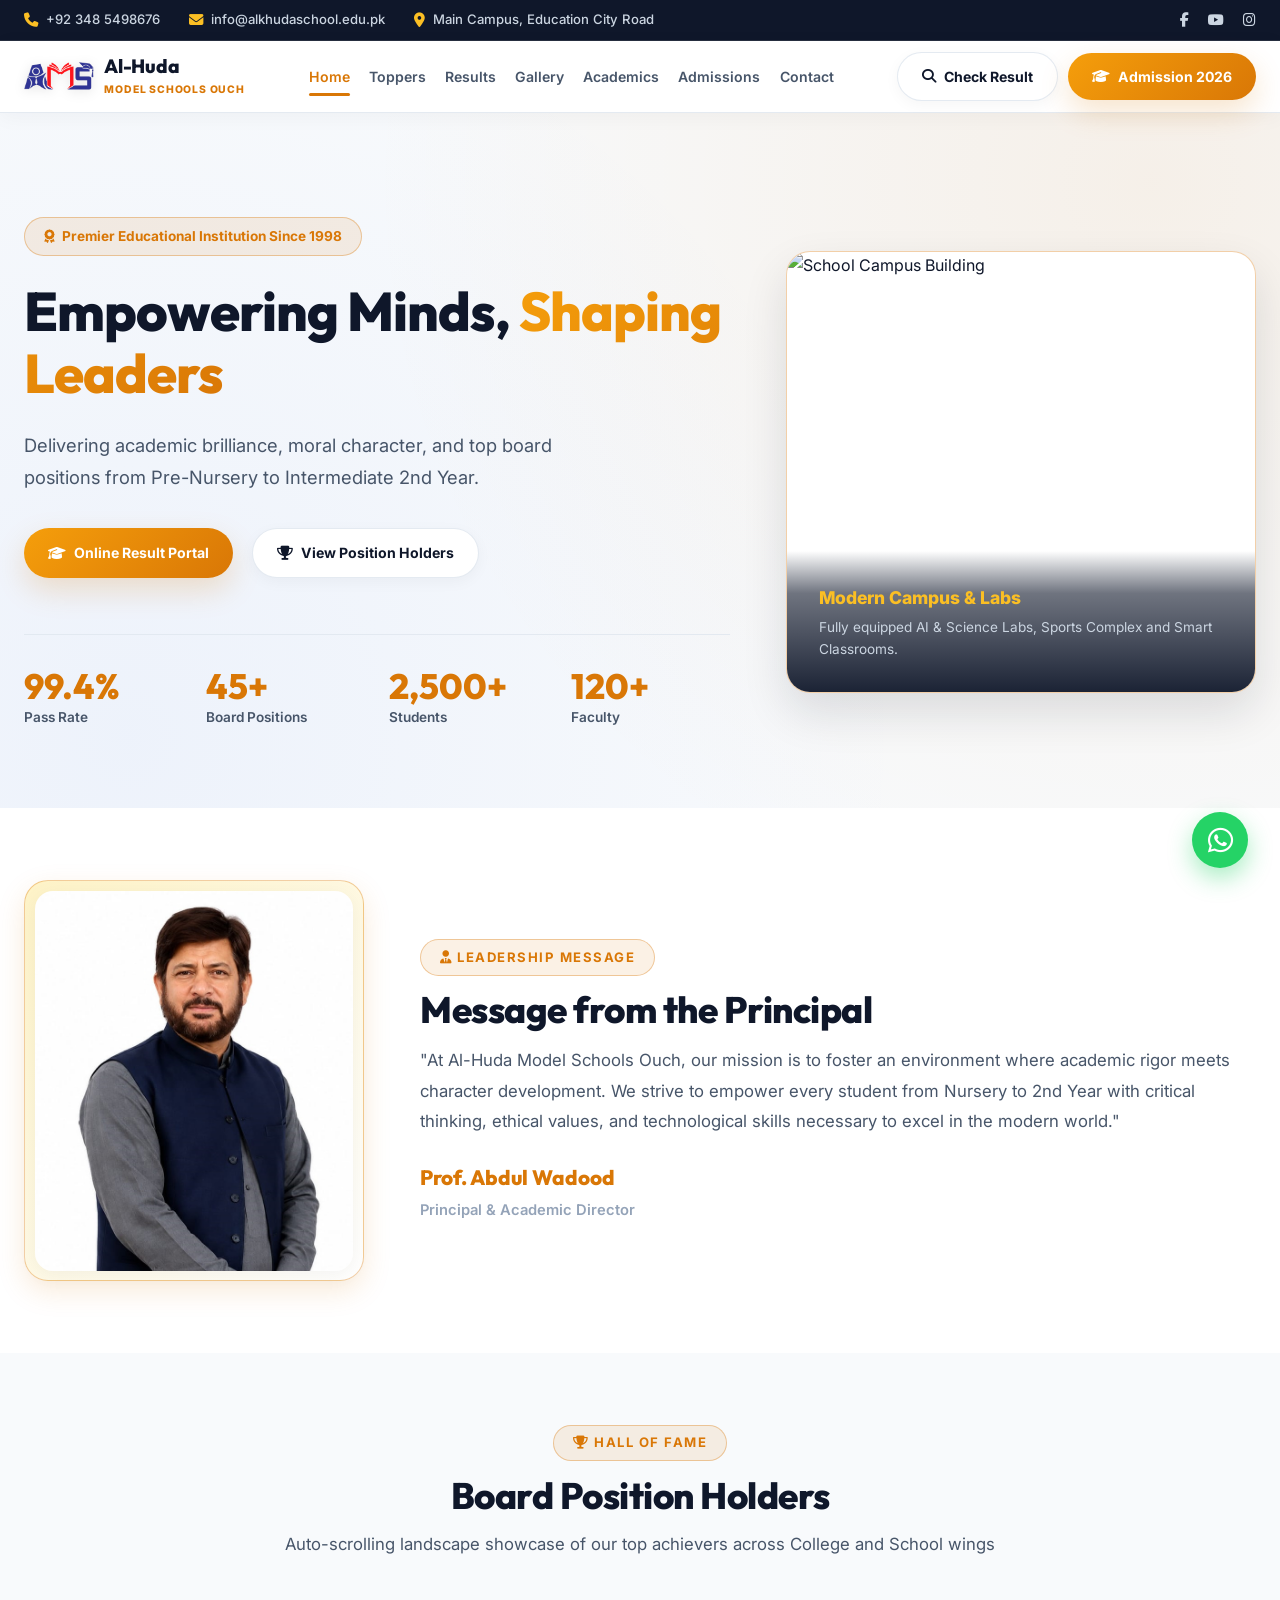
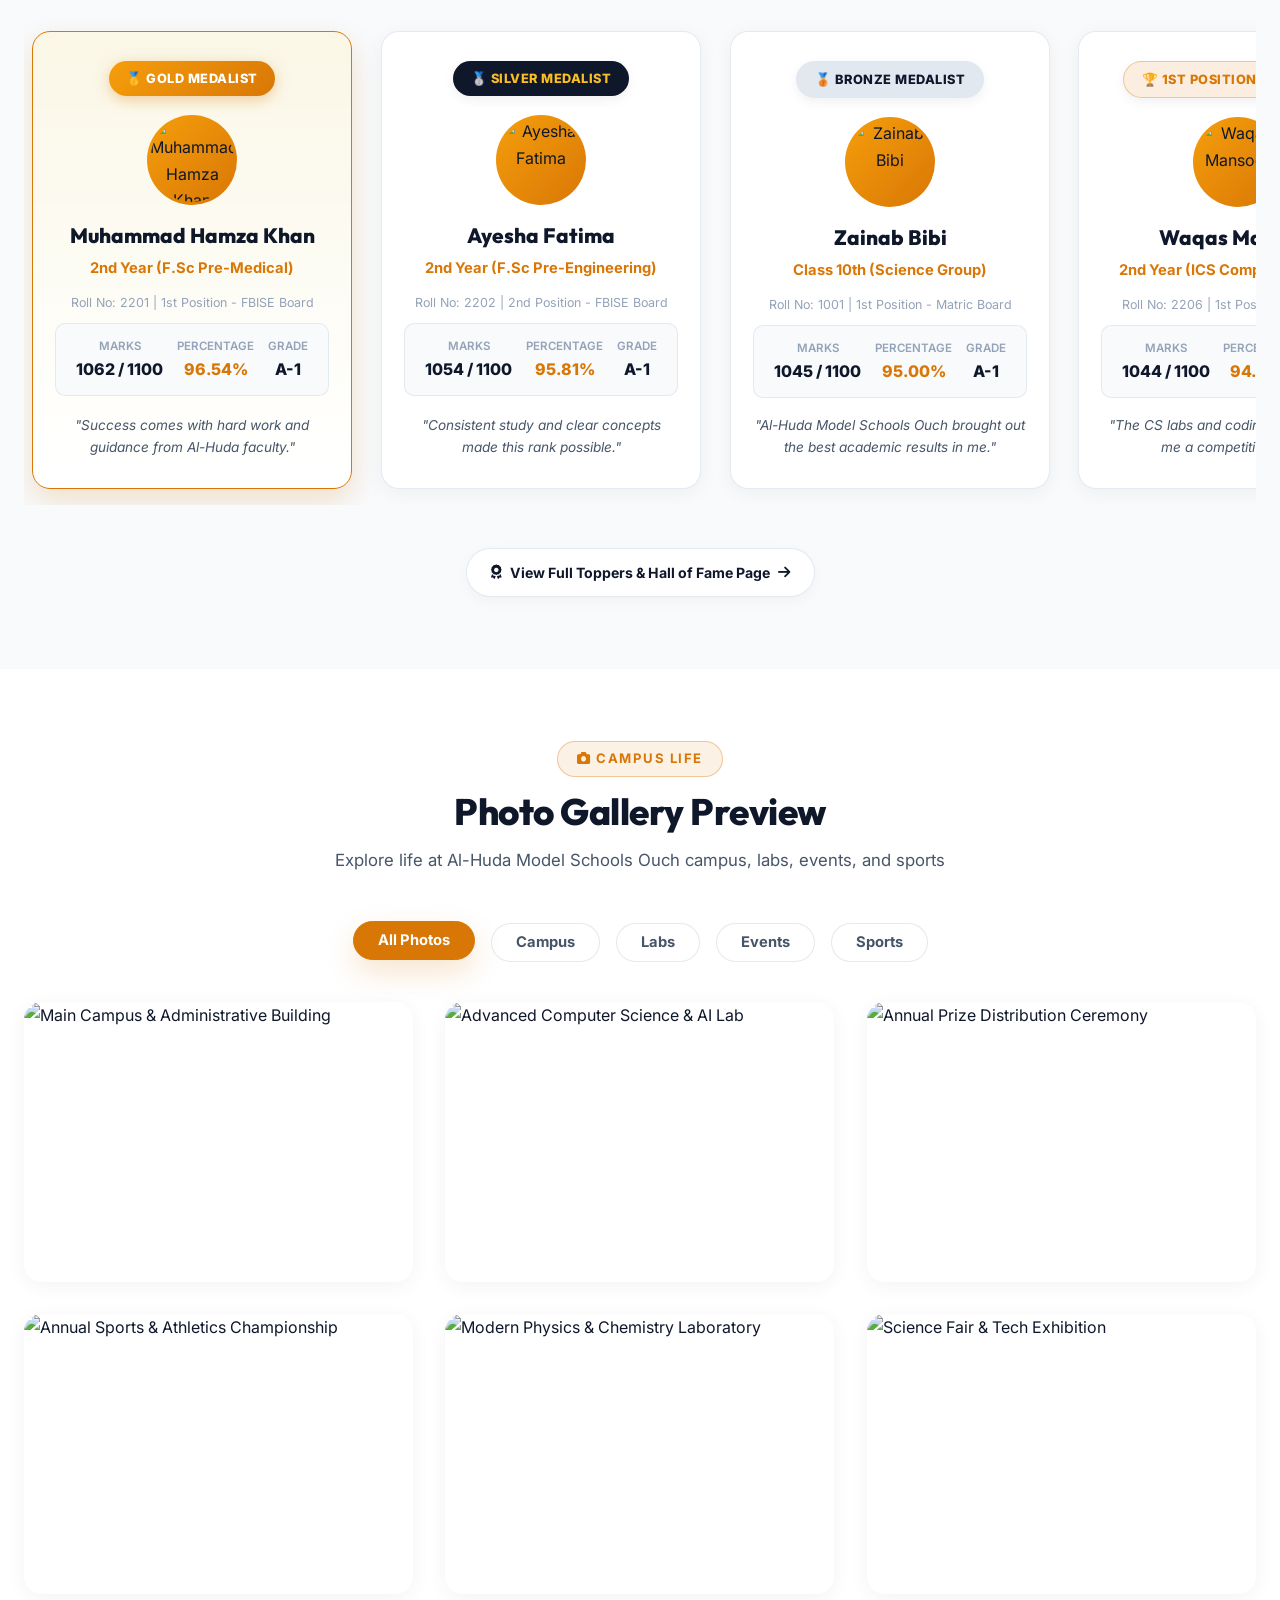
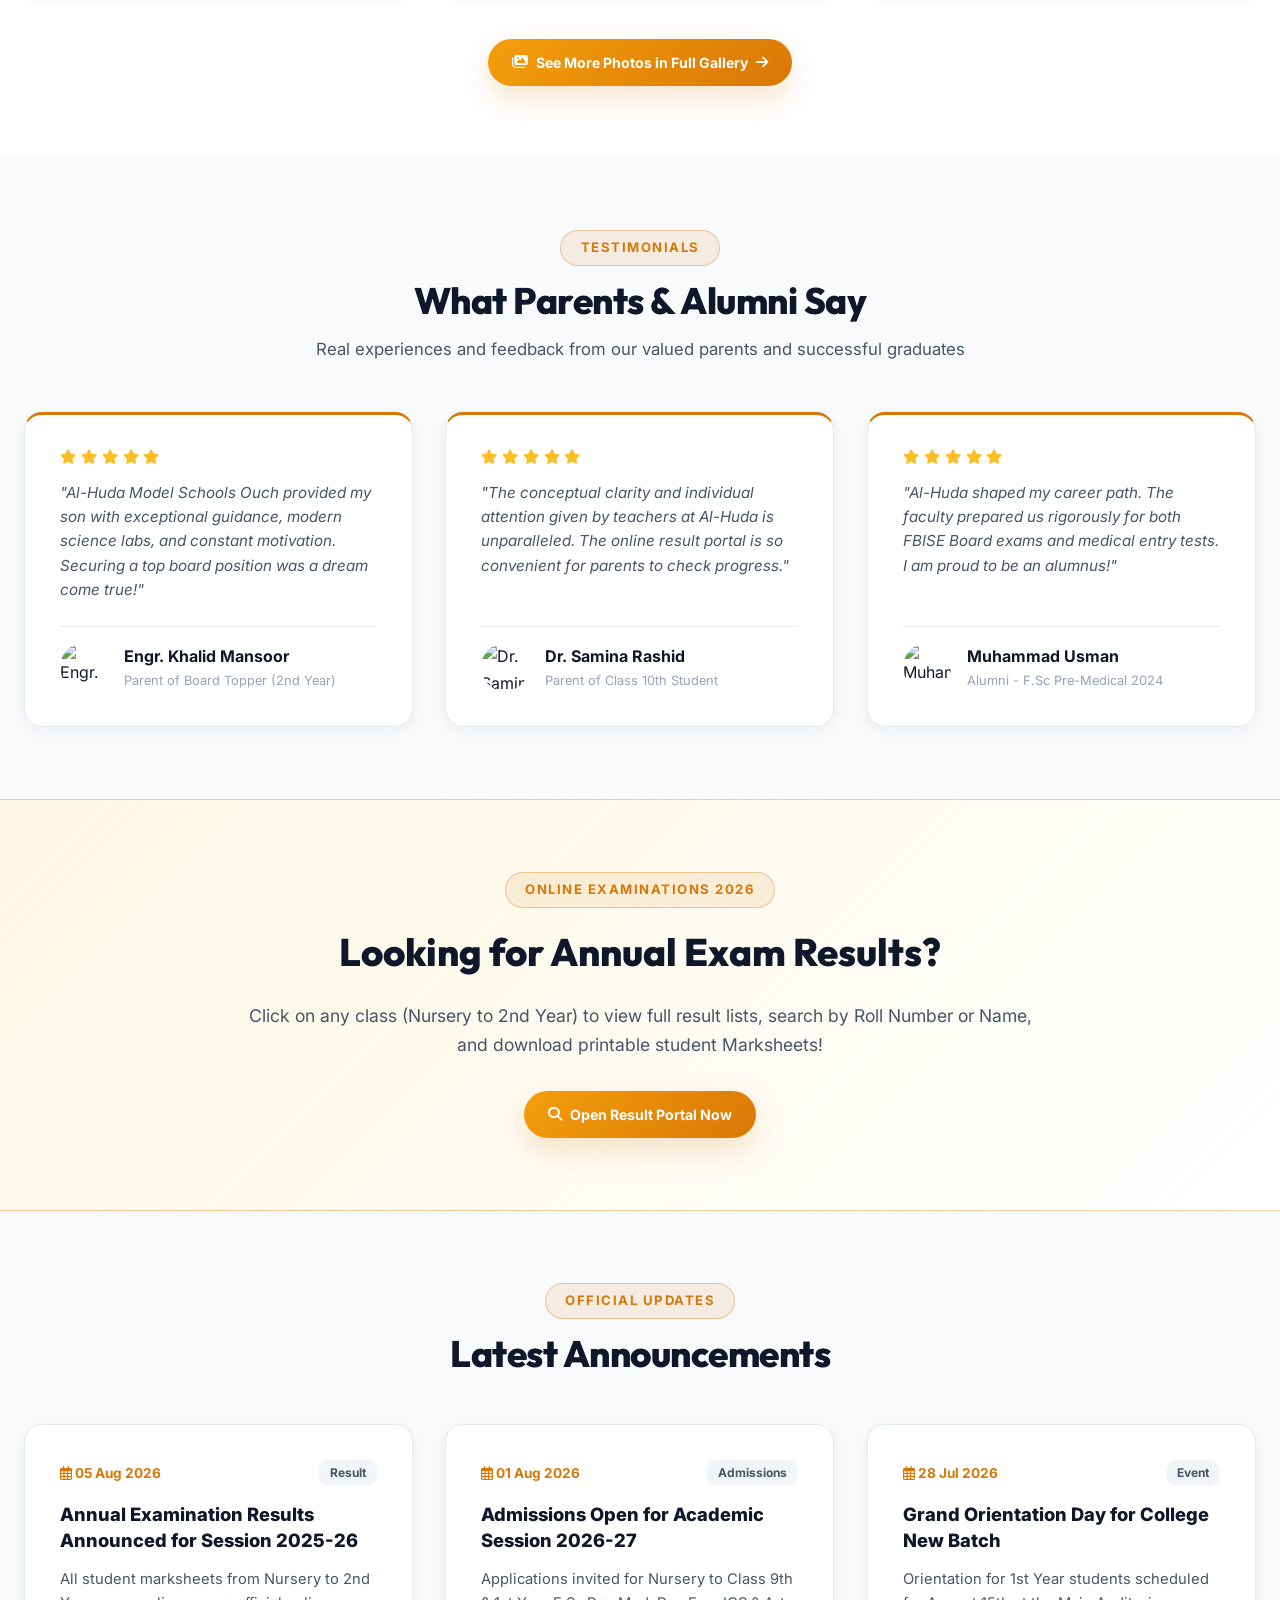
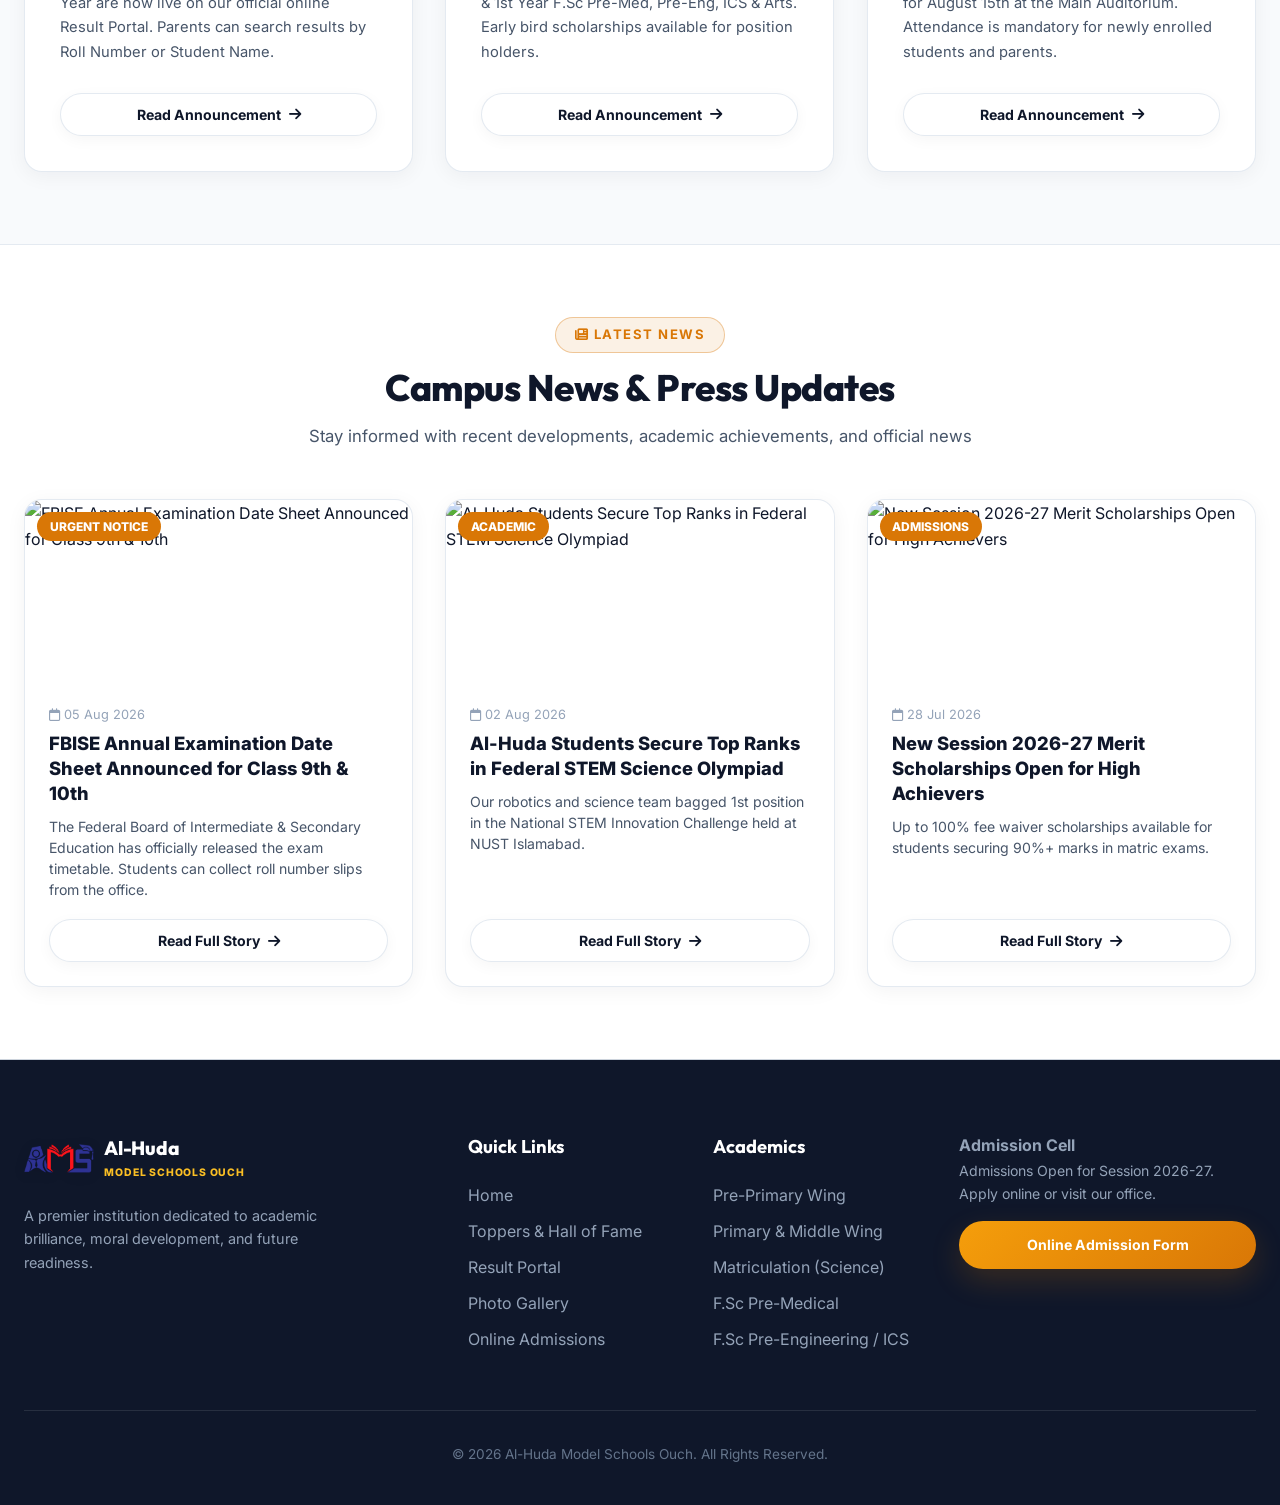
==== commit 33e86f3b: "card animation and footer change" ====
--- a/index.html
+++ b/index.html
@@ -291,8 +291,8 @@
           </p>
         </div>
 
-        <div>
-          <h4>Quick Links</h4>
+        <div class="footer-accordion">
+          <h4 class="footer-col-title" onclick="toggleFooterDropdown(this)"><span>Quick Links</span> <i class="fa-solid fa-chevron-down footer-chevron"></i></h4>
           <ul class="footer-links">
             <li><a href="index.html">Home</a></li>
             <li><a href="toppers.html">Toppers & Hall of Fame</a></li>
@@ -302,8 +302,8 @@
           </ul>
         </div>
 
-        <div>
-          <h4>Academics</h4>
+        <div class="footer-accordion">
+          <h4 class="footer-col-title" onclick="toggleFooterDropdown(this)"><span>Academics</span> <i class="fa-solid fa-chevron-down footer-chevron"></i></h4>
           <ul class="footer-links">
             <li><a href="academics.html">Pre-Primary Wing</a></li>
             <li><a href="academics.html">Primary & Middle Wing</a></li>
--- a/styles.css
+++ b/styles.css
@@ -828,26 +828,15 @@
   padding: 0.5rem 0;
 }
 
-/* Smooth white gradient edge mask to eliminate sharp side cuts on cards */
+/* White gradient edge mask removed for crisp clear card visibility */
 .carousel-wrapper::before,
-.carousel-wrapper::after {
-  content: '';
-  position: absolute;
-  top: 0;
-  bottom: 0;
-  width: 90px;
-  z-index: 10;
-  pointer-events: none;
-}
-
-.carousel-wrapper::before {
-  left: 0;
-  background: linear-gradient(to right, #ffffff 0%, rgba(255, 255, 255, 0) 100%);
-}
-
-.carousel-wrapper::after {
-  right: 0;
-  background: linear-gradient(to left, #ffffff 0%, rgba(255, 255, 255, 0) 100%);
+.carousel-wrapper::after,
+.landscape-wrapper::before,
+.landscape-wrapper::after,
+.class-filter-pills-wrapper::before,
+.class-filter-pills-wrapper::after {
+  display: none !important;
+  content: none !important;
 }
 
 .carousel-controls {
@@ -907,46 +896,52 @@
 /* ==========================================================================
    PURE HARDWARE-ACCELERATED GPU MARQUEE ANIMATION FOR LANDSCAPE SHOWCASE
    ========================================================================== */
-@keyframes marqueeSlow {
-  0% {
-    transform: translate3d(0, 0, 0);
-  }
-  100% {
-    transform: translate3d(-50%, 0, 0);
-  }
+.landscape-wrapper,
+.class-filter-pills-wrapper,
+.carousel-wrapper {
+  width: 100% !important;
+  overflow-x: auto !important;
+  -webkit-overflow-scrolling: touch !important;
+  cursor: grab;
+  user-select: none;
+  -webkit-user-select: none;
+  padding: 0.5rem 0 !important;
+  position: relative !important;
+  scrollbar-width: thin;
+}
+
+.landscape-wrapper:active,
+.class-filter-pills-wrapper:active,
+.carousel-wrapper:active {
+  cursor: grabbing;
+}
+
+.landscape-wrapper::-webkit-scrollbar,
+.class-filter-pills-wrapper::-webkit-scrollbar,
+.carousel-wrapper::-webkit-scrollbar {
+  height: 6px;
+}
+
+.landscape-wrapper::-webkit-scrollbar-thumb,
+.class-filter-pills-wrapper::-webkit-scrollbar-thumb,
+.carousel-wrapper::-webkit-scrollbar-thumb {
+  background: rgba(217, 119, 6, 0.35);
+  border-radius: 999px;
 }
 
 .landscape-scroll-container {
   display: flex !important;
   justify-content: flex-start !important;
   gap: 2rem !important;
-  overflow-x: visible !important;
-  position: relative !important;
   padding: 1.2rem 0.5rem !important;
   width: max-content !important;
-  animation: marqueeSlow 110s linear infinite !important;
-  will-change: transform;
-}
-
-.landscape-scroll-container:hover,
-.landscape-scroll-container.is-paused {
-  animation-play-state: paused !important;
 }
 
 .class-filter-pills {
   display: flex !important;
   gap: 0.8rem !important;
-  overflow-x: visible !important;
-  position: relative !important;
   padding: 0.5rem 0.5rem 1rem 0.5rem !important;
   width: max-content !important;
-  animation: marqueeSlow 90s linear infinite !important;
-  will-change: transform;
-}
-
-.class-filter-pills:hover,
-.class-filter-pills.is-paused {
-  animation-play-state: paused !important;
 }
 
 /* ==========================================================================
@@ -1544,11 +1539,22 @@
   margin-bottom: 3rem;
 }
 
-.footer-col h4 {
+.footer-col h4,
+.footer-col-title {
   font-family: var(--font-heading);
   color: #ffffff;
   font-size: 1.15rem;
   margin-bottom: 1.2rem;
+  display: flex;
+  align-items: center;
+  justify-content: space-between;
+}
+
+.footer-chevron {
+  display: none;
+  font-size: 0.85rem;
+  transition: transform 0.3s ease;
+  color: var(--accent-gold);
 }
 
 .footer-links {
@@ -1957,6 +1963,74 @@
     max-width: 100vw !important;
   }
 
+  /* Mobile Footer Accordion Dropdown Styles */
+  .footer {
+    text-align: center !important;
+  }
+
+  .footer-grid {
+    grid-template-columns: 1fr !important;
+    gap: 1.2rem !important;
+    text-align: center !important;
+  }
+
+  .footer .brand-logo {
+    justify-content: center !important;
+    margin-left: auto !important;
+    margin-right: auto !important;
+  }
+
+  .footer p {
+    margin-left: auto !important;
+    margin-right: auto !important;
+  }
+
+  .footer-accordion {
+    border-bottom: 1px solid rgba(255, 255, 255, 0.1);
+    padding-bottom: 0.5rem;
+    text-align: center !important;
+  }
+
+  .footer-col-title {
+    cursor: pointer !important;
+    margin-bottom: 0.4rem !important;
+    padding: 0.6rem 0 !important;
+    user-select: none;
+    display: flex !important;
+    align-items: center !important;
+    justify-content: center !important;
+    gap: 0.6rem !important;
+    text-align: center !important;
+  }
+
+  .footer-chevron {
+    display: inline-block !important;
+  }
+
+  .footer-accordion.open .footer-chevron {
+    transform: rotate(180deg);
+  }
+
+  .footer-accordion .footer-links {
+    max-height: 0;
+    overflow: hidden;
+    opacity: 0;
+    transition: all 0.35s cubic-bezier(0.4, 0, 0.2, 1);
+    padding-left: 0 !important;
+    text-align: center !important;
+  }
+
+  .footer-accordion.open .footer-links {
+    max-height: 300px;
+    opacity: 1;
+    margin-top: 0.6rem;
+    margin-bottom: 0.8rem;
+  }
+
+  .footer-links li {
+    text-align: center !important;
+  }
+
   .hero {
     padding-top: 1.8rem !important;
     padding-bottom: 2.2rem !important;
@@ -2076,8 +2150,20 @@
 
   /* Overall Toppers Grid on Mobile */
   .overall-grid {
+    display: grid !important;
     grid-template-columns: 1fr !important;
-    gap: 1.2rem !important;
+    justify-items: center !important;
+    align-items: center !important;
+    gap: 1.5rem !important;
+    width: 100% !important;
+  }
+
+  .overall-grid .topper-card {
+    width: 100% !important;
+    max-width: 380px !important;
+    min-width: 0 !important;
+    margin: 0 auto !important;
+    box-sizing: border-box !important;
   }
 
   /* Footer Grid on Mobile */
